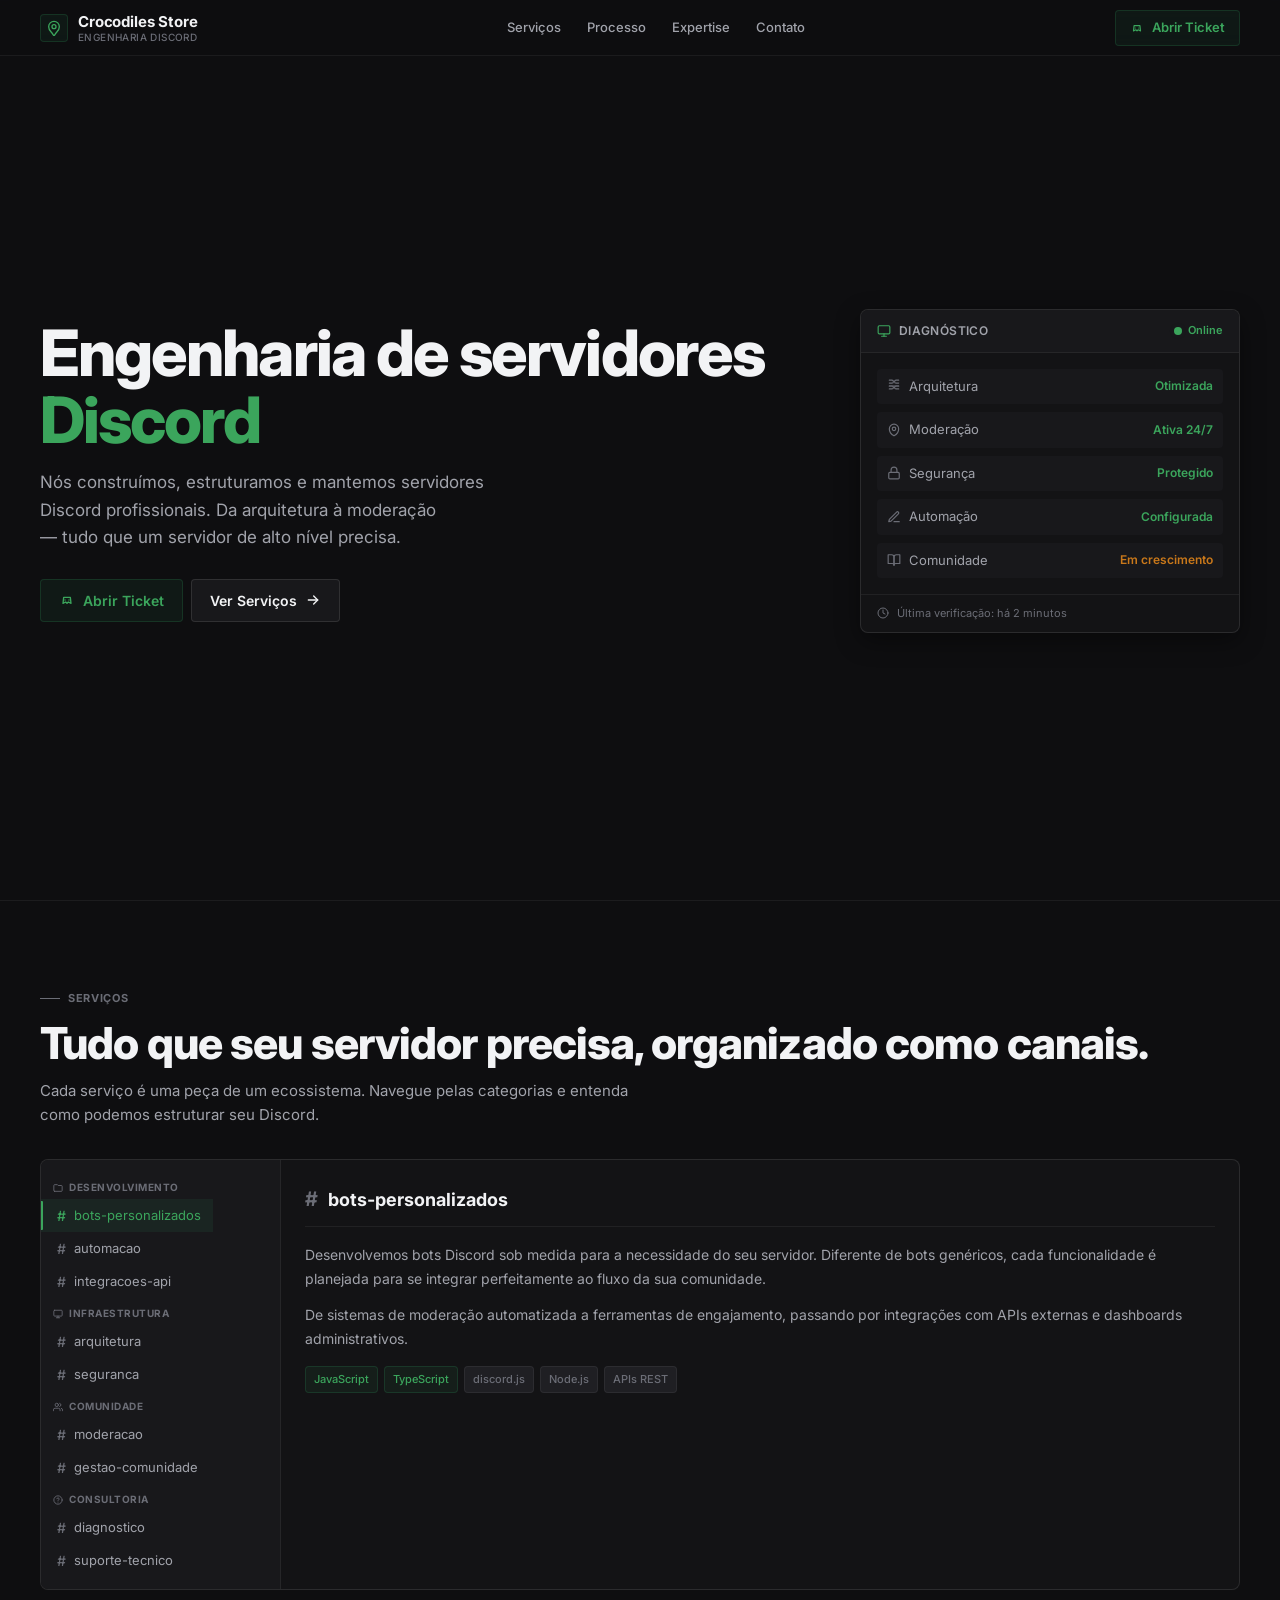
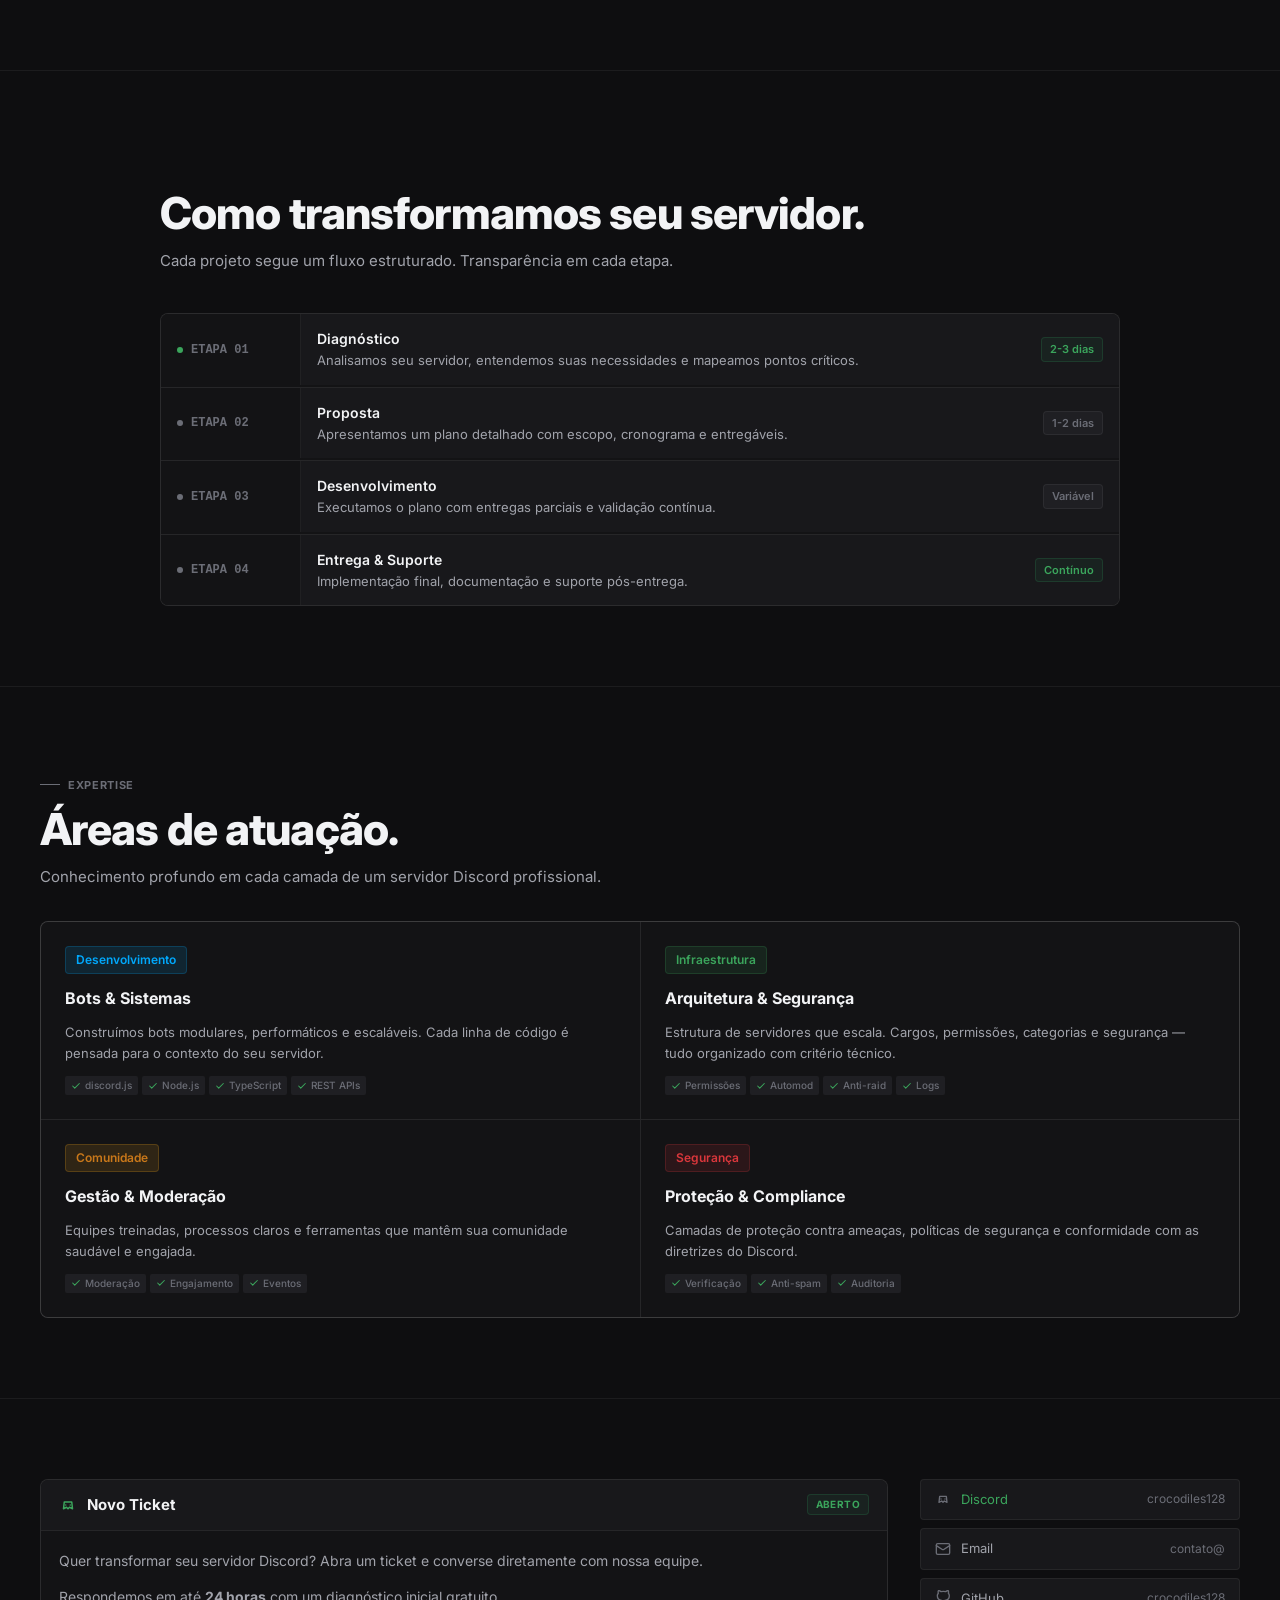
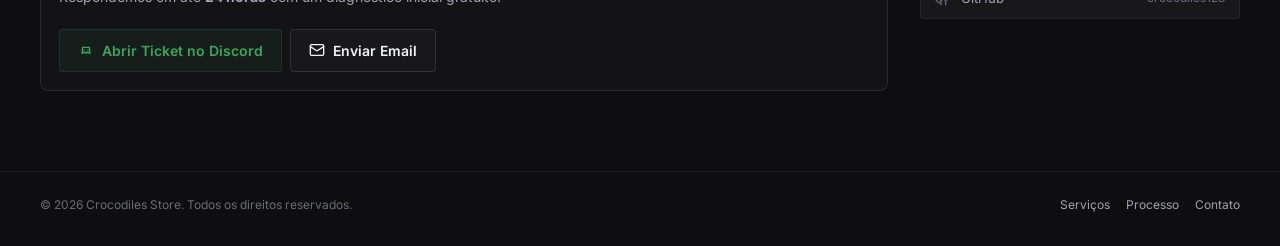
==== discord/index.html @ 4c6ec403 "NEW|Discord Landing" ====
<!doctype html>
<html lang="pt-BR">
<head>
  <meta charset="utf-8">
  <meta name="viewport" content="width=device-width, initial-scale=1">
  <meta name="theme-color" content="#0e0e10">
  <meta name="description" content="Crocodiles Store — Engenharia especializada em servidores Discord. Bots, arquitetura, moderação, automação e consultoria.">
  <meta name="color-scheme" content="dark">
  <title>Crocodiles Store — Engenharia Discord</title>
  <link rel="preconnect" href="https://fonts.googleapis.com">
  <link rel="preconnect" href="https://fonts.gstatic.com" crossorigin>
  <link href="https://fonts.googleapis.com/css2?family=Inter:wght@400;500;600;700;800;900&display=swap" rel="stylesheet">
  <style>
    /* ============================================================
       CROCODILES STORE — Design System
       Inspired by Discord's design philosophy.
       Handcrafted. Not templated.
       ============================================================ */

    :root {
      color-scheme: dark;
      --bg: #0e0e10;
      --surface-0: #131315;
      --surface-1: #18181b;
      --surface-2: #1f1f23;
      --surface-3: #27272a;
      --border: rgba(255, 255, 255, 0.06);
      --border-strong: rgba(255, 255, 255, 0.10);
      --border-hover: rgba(255, 255, 255, 0.16);
      --text: #f2f3f5;
      --text-secondary: #a1a3ab;
      --text-muted: #6b6d76;
      --text-link: #00a8fc;
      --green: #2b8252;
      --green-bright: #3ba55c;
      --green-bg: rgba(43, 130, 82, 0.10);
      --green-border: rgba(43, 130, 82, 0.25);
      --green-glow: rgba(43, 130, 82, 0.08);
      --danger: #da373c;
      --danger-bg: rgba(218, 55, 60, 0.10);
      --warning: #c9781a;
      --radius-sm: 4px;
      --radius: 8px;
      --radius-lg: 12px;
      --font: 'Inter', ui-sans-serif, system-ui, -apple-system, BlinkMacSystemFont, 'Segoe UI', sans-serif;
      --mono: 'SF Mono', 'Cascadia Code', 'JetBrains Mono', 'Consolas', monospace;
      --shadow-sm: 0 1px 2px rgba(0, 0, 0, 0.3);
      --shadow: 0 2px 8px rgba(0, 0, 0, 0.32);
      --shadow-lg: 0 8px 24px rgba(0, 0, 0, 0.4);
      --nav-height: 56px;
    }

    *,
    *::before,
    *::after {
      box-sizing: border-box;
      margin: 0;
      padding: 0;
    }

    html {
      scroll-behavior: smooth;
      background: var(--bg);
      -webkit-font-smoothing: antialiased;
      -moz-osx-font-smoothing: grayscale;
    }

    body {
      font-family: var(--font);
      background: var(--bg);
      color: var(--text);
      line-height: 1.5;
      min-width: 320px;
      overflow-x: hidden;
    }

    ::selection {
      background: var(--green-bg);
      color: var(--text);
    }

    :focus-visible {
      outline: 2px solid var(--green);
      outline-offset: 2px;
      border-radius: var(--radius-sm);
    }

    a {
      color: inherit;
      text-decoration: none;
    }

    button {
      font: inherit;
      cursor: pointer;
      border: none;
      background: none;
      color: inherit;
    }

    img,
    svg {
      display: block;
    }

    /* ============================================================
       UTILITY
       ============================================================ */

    .shell {
      width: min(1200px, calc(100% - 32px));
      margin: 0 auto;
    }

    .shell-narrow {
      width: min(960px, calc(100% - 32px));
      margin: 0 auto;
    }

    .sr-only {
      position: absolute;
      width: 1px;
      height: 1px;
      padding: 0;
      margin: -1px;
      overflow: hidden;
      clip: rect(0, 0, 0, 0);
      white-space: nowrap;
      border: 0;
    }

    /* ============================================================
       NAVIGATION — Discord channel-header inspired
       ============================================================ */

    .topbar {
      position: fixed;
      inset: 0 0 auto;
      z-index: 100;
      height: var(--nav-height);
      border-bottom: 1px solid var(--border);
      background: rgba(14, 14, 16, 0.92);
      backdrop-filter: blur(12px);
      -webkit-backdrop-filter: blur(12px);
    }

    .nav {
      display: flex;
      align-items: center;
      justify-content: space-between;
      height: var(--nav-height);
      gap: 12px;
    }

    .brand {
      display: inline-flex;
      align-items: center;
      gap: 10px;
      font-weight: 700;
      font-size: 15px;
      letter-spacing: -0.01em;
      color: var(--text);
      flex-shrink: 0;
    }

    .brand-icon {
      width: 28px;
      height: 28px;
      border-radius: var(--radius-sm);
      background: var(--green-bg);
      border: 1px solid var(--green-border);
      display: grid;
      place-items: center;
      flex-shrink: 0;
    }

    .brand-icon svg {
      width: 16px;
      height: 16px;
      color: var(--green-bright);
    }

    .brand-text {
      display: flex;
      flex-direction: column;
      line-height: 1.2;
    }

    .brand-text span:first-child {
      font-weight: 700;
      font-size: 15px;
      color: var(--text);
    }

    .brand-text span:last-child {
      font-size: 10px;
      font-weight: 500;
      color: var(--text-muted);
      letter-spacing: 0.04em;
      text-transform: uppercase;
    }

    .nav-links {
      display: flex;
      align-items: center;
      gap: 2px;
    }

    .nav-links a {
      padding: 6px 12px;
      border-radius: var(--radius-sm);
      font-size: 13px;
      font-weight: 500;
      color: var(--text-secondary);
      transition: color 0.15s, background 0.15s;
    }

    .nav-links a:hover {
      color: var(--text);
      background: rgba(255, 255, 255, 0.05);
    }

    .nav-cta {
      display: inline-flex;
      align-items: center;
      gap: 8px;
      padding: 7px 14px;
      border-radius: var(--radius-sm);
      background: var(--green-bg);
      border: 1px solid var(--green-border);
      color: var(--green-bright);
      font-size: 13px;
      font-weight: 600;
      transition: background 0.15s, border-color 0.15s;
      flex-shrink: 0;
    }

    .nav-cta:hover {
      background: rgba(43, 130, 82, 0.18);
      border-color: rgba(43, 130, 82, 0.4);
    }

    .nav-cta svg {
      width: 14px;
      height: 14px;
    }

    /* ============================================================
       HERO — Diagnostic panel + typography
       ============================================================ */

    .hero {
      padding: calc(var(--nav-height) + 48px) 0 64px;
      min-height: 100svh;
      display: flex;
      align-items: center;
    }

    .hero-layout {
      display: grid;
      grid-template-columns: 1fr 380px;
      gap: 48px;
      align-items: center;
    }

    .hero h1 {
      font-size: clamp(36px, 5vw, 64px);
      font-weight: 800;
      line-height: 1.05;
      letter-spacing: -0.03em;
      text-wrap: balance;
      color: var(--text);
    }

    .hero h1 em {
      font-style: normal;
      color: var(--green-bright);
    }

    .hero-lead {
      margin-top: 16px;
      font-size: clamp(15px, 1.4vw, 17px);
      color: var(--text-secondary);
      line-height: 1.6;
      max-width: 520px;
      text-wrap: balance;
    }

    .hero-actions {
      display: flex;
      flex-wrap: wrap;
      gap: 8px;
      margin-top: 28px;
    }

    .btn {
      display: inline-flex;
      align-items: center;
      justify-content: center;
      gap: 8px;
      padding: 10px 18px;
      border-radius: var(--radius-sm);
      font-size: 14px;
      font-weight: 600;
      transition: background 0.15s, border-color 0.15s, color 0.15s;
      border: 1px solid var(--border-strong);
      background: var(--surface-1);
      color: var(--text);
      min-height: 40px;
    }

    .btn:hover {
      border-color: var(--border-hover);
      background: var(--surface-2);
    }

    .btn-primary {
      background: var(--green-bg);
      border-color: var(--green-border);
      color: var(--green-bright);
    }

    .btn-primary:hover {
      background: rgba(43, 130, 82, 0.18);
      border-color: rgba(43, 130, 82, 0.4);
    }

    .btn svg {
      width: 16px;
      height: 16px;
      flex-shrink: 0;
    }

    /* Diagnostic Panel — Discord server status inspired */
    .diagnostic-panel {
      border: 1px solid var(--border-strong);
      border-radius: var(--radius);
      background: var(--surface-0);
      overflow: hidden;
      box-shadow: var(--shadow-lg);
    }

    .panel-header {
      display: flex;
      align-items: center;
      justify-content: space-between;
      padding: 12px 16px;
      border-bottom: 1px solid var(--border);
      background: var(--surface-1);
    }

    .panel-header-left {
      display: flex;
      align-items: center;
      gap: 8px;
      font-size: 12px;
      font-weight: 600;
      color: var(--text-secondary);
      text-transform: uppercase;
      letter-spacing: 0.03em;
    }

    .panel-header-left svg {
      width: 14px;
      height: 14px;
      color: var(--green-bright);
    }

    .panel-status {
      display: flex;
      align-items: center;
      gap: 6px;
      font-size: 11px;
      font-weight: 600;
      color: var(--green-bright);
    }

    .panel-status-dot {
      width: 8px;
      height: 8px;
      border-radius: 50%;
      background: var(--green-bright);
      box-shadow: 0 0 6px var(--green-glow);
    }

    .panel-body {
      padding: 16px;
      display: grid;
      gap: 8px;
    }

    .panel-row {
      display: flex;
      align-items: center;
      justify-content: space-between;
      padding: 8px 10px;
      border-radius: var(--radius-sm);
      background: var(--surface-1);
      font-size: 13px;
    }

    .panel-row-label {
      display: flex;
      align-items: center;
      gap: 8px;
      color: var(--text-secondary);
    }

    .panel-row-label svg {
      width: 14px;
      height: 14px;
      color: var(--text-muted);
      flex-shrink: 0;
    }

    .panel-row-value {
      font-weight: 600;
      font-size: 12px;
      color: var(--text);
    }

    .panel-row-value.green {
      color: var(--green-bright);
    }

    .panel-row-value.warning {
      color: var(--warning);
    }

    .panel-footer {
      padding: 10px 16px;
      border-top: 1px solid var(--border);
      display: flex;
      align-items: center;
      gap: 8px;
      font-size: 11px;
      color: var(--text-muted);
    }

    .panel-footer svg {
      width: 12px;
      height: 12px;
      flex-shrink: 0;
    }

    /* ============================================================
       SECTION COMMON
       ============================================================ */

    section {
      padding: 80px 0;
      border-top: 1px solid var(--border);
    }

    .section-label {
      display: inline-flex;
      align-items: center;
      gap: 8px;
      font-size: 11px;
      font-weight: 700;
      text-transform: uppercase;
      letter-spacing: 0.06em;
      color: var(--text-muted);
      margin-bottom: 12px;
    }

    .section-label::before {
      content: '';
      width: 20px;
      height: 1px;
      background: var(--text-muted);
    }

    .section-title {
      font-size: clamp(26px, 3.6vw, 44px);
      font-weight: 800;
      line-height: 1.1;
      letter-spacing: -0.02em;
      text-wrap: balance;
      color: var(--text);
    }

    .section-desc {
      margin-top: 12px;
      font-size: 15px;
      color: var(--text-secondary);
      line-height: 1.6;
      max-width: 600px;
    }

    /* ============================================================
       SERVICES — Channel list layout
       ============================================================ */

    .services-layout {
      display: grid;
      grid-template-columns: 240px 1fr;
      gap: 0;
      border: 1px solid var(--border-strong);
      border-radius: var(--radius);
      overflow: hidden;
      background: var(--surface-0);
      margin-top: 32px;
    }

    .channel-sidebar {
      background: var(--surface-1);
      border-right: 1px solid var(--border);
      padding: 12px 0;
    }

    .channel-category {
      padding: 8px 12px 4px;
      font-size: 10px;
      font-weight: 700;
      text-transform: uppercase;
      letter-spacing: 0.05em;
      color: var(--text-muted);
      display: flex;
      align-items: center;
      gap: 6px;
    }

    .channel-category svg {
      width: 10px;
      height: 10px;
      color: var(--text-muted);
    }

    .channel-item {
      display: flex;
      align-items: center;
      gap: 8px;
      padding: 6px 12px 6px 16px;
      font-size: 13px;
      color: var(--text-secondary);
      cursor: pointer;
      transition: background 0.1s, color 0.1s;
      border-radius: 0;
      position: relative;
    }

    .channel-item::before {
      content: '#';
      font-weight: 500;
      color: var(--text-muted);
      font-size: 14px;
    }

    .channel-item:hover {
      background: rgba(255, 255, 255, 0.04);
      color: var(--text);
    }

    .channel-item.active {
      background: rgba(43, 130, 82, 0.12);
      color: var(--green-bright);
    }

    .channel-item.active::before {
      color: var(--green-bright);
    }

    .channel-item.active::after {
      content: '';
      position: absolute;
      left: 0;
      top: 2px;
      bottom: 2px;
      width: 2px;
      background: var(--green-bright);
      border-radius: 0 1px 1px 0;
    }

    .channel-content {
      padding: 24px;
    }

    .channel-content-header {
      display: flex;
      align-items: center;
      gap: 10px;
      margin-bottom: 16px;
      padding-bottom: 12px;
      border-bottom: 1px solid var(--border);
    }

    .channel-content-header .hash {
      font-size: 20px;
      font-weight: 700;
      color: var(--text-muted);
    }

    .channel-content-header h3 {
      font-size: 18px;
      font-weight: 700;
      color: var(--text);
    }

    .channel-content-body {
      font-size: 14px;
      color: var(--text-secondary);
      line-height: 1.7;
    }

    .channel-content-body p + p {
      margin-top: 12px;
    }

    .service-tags {
      display: flex;
      flex-wrap: wrap;
      gap: 6px;
      margin-top: 16px;
    }

    .service-tag {
      display: inline-flex;
      align-items: center;
      gap: 4px;
      padding: 3px 8px;
      border-radius: var(--radius-sm);
      background: var(--surface-2);
      border: 1px solid var(--border);
      font-size: 11px;
      font-weight: 500;
      color: var(--text-muted);
    }

    .service-tag.green {
      background: var(--green-bg);
      border-color: var(--green-border);
      color: var(--green-bright);
    }

    /* ============================================================
       PROCESS — Audit log / timeline
       ============================================================ */

    .process-header {
      display: flex;
      align-items: flex-end;
      justify-content: space-between;
      gap: 24px;
      margin-bottom: 40px;
    }

    .process-timeline {
      display: grid;
      gap: 2px;
      border: 1px solid var(--border-strong);
      border-radius: var(--radius);
      overflow: hidden;
      background: var(--surface-0);
    }

    .process-step {
      display: grid;
      grid-template-columns: 140px 1fr;
      gap: 0;
      background: var(--surface-1);
      transition: background 0.15s;
    }

    .process-step:hover {
      background: var(--surface-2);
    }

    .process-step + .process-step {
      border-top: 1px solid var(--border);
    }

    .process-step-time {
      padding: 14px 16px;
      font-size: 12px;
      font-weight: 600;
      color: var(--text-muted);
      font-family: var(--mono);
      border-right: 1px solid var(--border);
      display: flex;
      align-items: center;
      gap: 8px;
      background: var(--surface-0);
    }

    .process-step-time .dot {
      width: 6px;
      height: 6px;
      border-radius: 50%;
      background: var(--text-muted);
      flex-shrink: 0;
    }

    .process-step-time .dot.green {
      background: var(--green-bright);
      box-shadow: 0 0 6px var(--green-glow);
    }

    .process-step-body {
      padding: 14px 16px;
      display: flex;
      align-items: center;
      justify-content: space-between;
      gap: 12px;
    }

    .process-step-body h4 {
      font-size: 14px;
      font-weight: 600;
      color: var(--text);
    }

    .process-step-body p {
      font-size: 13px;
      color: var(--text-secondary);
      margin-top: 2px;
    }

    .process-step-badge {
      flex-shrink: 0;
      padding: 3px 8px;
      border-radius: var(--radius-sm);
      font-size: 11px;
      font-weight: 600;
      background: var(--surface-2);
      border: 1px solid var(--border);
      color: var(--text-muted);
      white-space: nowrap;
    }

    .process-step-badge.green {
      background: var(--green-bg);
      border-color: var(--green-border);
      color: var(--green-bright);
    }

    /* ============================================================
       EXPERTISE — Role / permission matrix
       ============================================================ */

    .expertise-grid {
      display: grid;
      grid-template-columns: repeat(2, 1fr);
      gap: 1px;
      border: 1px solid var(--border-strong);
      border-radius: var(--radius);
      overflow: hidden;
      background: var(--border-strong);
      margin-top: 32px;
    }

    .expertise-card {
      background: var(--surface-0);
      padding: 24px;
      display: flex;
      flex-direction: column;
      gap: 12px;
    }

    .expertise-card:hover {
      background: var(--surface-1);
    }

    .expertise-role {
      display: inline-flex;
      align-items: center;
      gap: 6px;
      padding: 4px 10px;
      border-radius: var(--radius-sm);
      font-size: 12px;
      font-weight: 600;
      width: fit-content;
    }

    .expertise-role.dev {
      background: rgba(0, 168, 252, 0.12);
      color: var(--text-link);
      border: 1px solid rgba(0, 168, 252, 0.2);
    }

    .expertise-role.infra {
      background: rgba(59, 165, 92, 0.12);
      color: var(--green-bright);
      border: 1px solid rgba(59, 165, 92, 0.2);
    }

    .expertise-role.community {
      background: rgba(250, 168, 26, 0.12);
      color: var(--warning);
      border: 1px solid rgba(250, 168, 26, 0.2);
    }

    .expertise-role.security {
      background: rgba(218, 55, 60, 0.12);
      color: var(--danger);
      border: 1px solid rgba(218, 55, 60, 0.2);
    }

    .expertise-card h4 {
      font-size: 16px;
      font-weight: 700;
      color: var(--text);
    }

    .expertise-card p {
      font-size: 13px;
      color: var(--text-secondary);
      line-height: 1.6;
    }

    .expertise-perms {
      display: flex;
      flex-wrap: wrap;
      gap: 4px;
      margin-top: auto;
    }

    .expertise-perm {
      display: inline-flex;
      align-items: center;
      gap: 4px;
      padding: 2px 6px;
      border-radius: 2px;
      font-size: 10px;
      font-weight: 500;
      color: var(--text-muted);
      background: var(--surface-2);
    }

    .expertise-perm svg {
      width: 10px;
      height: 10px;
    }

    .expertise-perm.allowed svg {
      color: var(--green-bright);
    }

    /* ============================================================
       CONTACT — Ticket interface
       ============================================================ */

    .contact-layout {
      display: grid;
      grid-template-columns: 1fr 320px;
      gap: 32px;
      align-items: start;
    }

    .ticket-panel {
      border: 1px solid var(--border-strong);
      border-radius: var(--radius);
      background: var(--surface-0);
      overflow: hidden;
    }

    .ticket-header {
      display: flex;
      align-items: center;
      justify-content: space-between;
      padding: 14px 18px;
      border-bottom: 1px solid var(--border);
      background: var(--surface-1);
    }

    .ticket-header-left {
      display: flex;
      align-items: center;
      gap: 10px;
    }

    .ticket-header-left svg {
      width: 18px;
      height: 18px;
      color: var(--green-bright);
    }

    .ticket-header-left h3 {
      font-size: 15px;
      font-weight: 700;
      color: var(--text);
    }

    .ticket-badge {
      padding: 2px 8px;
      border-radius: var(--radius-sm);
      font-size: 10px;
      font-weight: 700;
      text-transform: uppercase;
      letter-spacing: 0.04em;
      background: var(--green-bg);
      color: var(--green-bright);
      border: 1px solid var(--green-border);
    }

    .ticket-body {
      padding: 18px;
    }

    .ticket-body p {
      font-size: 14px;
      color: var(--text-secondary);
      line-height: 1.7;
    }

    .ticket-body p + p {
      margin-top: 12px;
    }

    .ticket-actions {
      display: flex;
      flex-wrap: wrap;
      gap: 8px;
      margin-top: 20px;
    }

    .ticket-info {
      display: grid;
      gap: 8px;
    }

    .ticket-info-item {
      display: flex;
      align-items: center;
      gap: 10px;
      padding: 10px 14px;
      border-radius: var(--radius-sm);
      background: var(--surface-1);
      border: 1px solid var(--border);
      font-size: 13px;
      color: var(--text-secondary);
      transition: border-color 0.15s, background 0.15s;
    }

    .ticket-info-item:hover {
      border-color: var(--border-hover);
      background: var(--surface-2);
      color: var(--text);
    }

    .ticket-info-item svg {
      width: 16px;
      height: 16px;
      color: var(--text-muted);
      flex-shrink: 0;
    }

    .ticket-info-item .green {
      color: var(--green-bright);
    }

    /* ============================================================
       FOOTER
       ============================================================ */

    footer {
      border-top: 1px solid var(--border);
      padding: 24px 0 32px;
    }

    .footer-inner {
      display: flex;
      justify-content: space-between;
      align-items: center;
      gap: 16px;
      font-size: 12px;
      color: var(--text-muted);
    }

    .footer-inner a {
      color: var(--text-secondary);
      transition: color 0.15s;
    }

    .footer-inner a:hover {
      color: var(--text);
    }

    .footer-links {
      display: flex;
      gap: 16px;
    }

    /* ============================================================
       SCROLL ANIMATIONS
       ============================================================ */

    .reveal {
      opacity: 0;
      transform: translateY(12px);
      transition: opacity 0.5s ease, transform 0.5s ease;
    }

    .reveal.visible {
      opacity: 1;
      transform: translateY(0);
    }

    /* ============================================================
       RESPONSIVE
       ============================================================ */

    @media (max-width: 1024px) {
      .hero-layout {
        grid-template-columns: 1fr;
        gap: 32px;
      }

      .diagnostic-panel {
        max-width: 480px;
      }

      .services-layout {
        grid-template-columns: 1fr;
      }

      .channel-sidebar {
        border-right: none;
        border-bottom: 1px solid var(--border);
        display: flex;
        flex-wrap: wrap;
        gap: 0;
        padding: 8px;
      }

      .channel-category {
        width: 100%;
        padding: 4px 8px;
      }

      .channel-item {
        padding: 4px 10px;
        border-radius: var(--radius-sm);
      }

      .channel-item.active::after {
        display: none;
      }

      .contact-layout {
        grid-template-columns: 1fr;
      }
    }

    @media (max-width: 768px) {
      .nav-links {
        display: none;
      }

      .hero {
        padding-top: calc(var(--nav-height) + 32px);
        min-height: auto;
      }

      section {
        padding: 56px 0;
      }

      .process-step {
        grid-template-columns: 1fr;
      }

      .process-step-time {
        border-right: none;
        border-bottom: 1px solid var(--border);
        padding: 10px 14px;
      }

      .process-step-body {
        padding: 10px 14px;
        flex-direction: column;
        align-items: flex-start;
      }

      .expertise-grid {
        grid-template-columns: 1fr;
      }

      .footer-inner {
        flex-direction: column;
        text-align: center;
      }
    }

    @media (max-width: 480px) {
      .shell,
      .shell-narrow {
        width: calc(100% - 20px);
      }

      .hero h1 {
        font-size: 28px;
      }

      .channel-content {
        padding: 16px;
      }

      .ticket-body {
        padding: 14px;
      }
    }

    @media (prefers-reduced-motion: reduce) {
      *,
      *::before,
      *::after {
        animation-duration: 0.01ms !important;
        animation-iteration-count: 1 !important;
        scroll-behavior: auto !important;
        transition-duration: 0.01ms !important;
      }

      .reveal {
        opacity: 1;
        transform: none;
      }
    }
  </style>
</head>
<body>

  <!-- ============================================================
       NAVIGATION
       ============================================================ -->
  <header class="topbar" role="banner">
    <nav class="shell nav" aria-label="Navegação principal">
      <a class="brand" href="#top" aria-label="Crocodiles Store — Início">
        <span class="brand-icon" aria-hidden="true">
          <svg viewBox="0 0 24 24" fill="none" stroke="currentColor" stroke-width="2" stroke-linecap="round" stroke-linejoin="round">
            <path d="M12 2a8 8 0 0 0-8 8c0 3.5 2 6.5 4 8.5s2.5 3.5 4 5.5c1.5-2 2-3.5 4-5.5s4-5 4-8.5a8 8 0 0 0-8-8z"/>
            <circle cx="12" cy="10" r="3"/>
          </svg>
        </span>
        <span class="brand-text">
          <span>Crocodiles Store</span>
          <span>Engenharia Discord</span>
        </span>
      </a>

      <div class="nav-links" role="list">
        <a href="#servicos" role="listitem">Serviços</a>
        <a href="#processo" role="listitem">Processo</a>
        <a href="#expertise" role="listitem">Expertise</a>
        <a href="#contato" role="listitem">Contato</a>
      </div>

      <a class="nav-cta" href="#contato" aria-label="Abrir ticket no Discord">
        <svg viewBox="0 0 24 24" fill="none" stroke="currentColor" stroke-width="2" stroke-linecap="round" stroke-linejoin="round">
          <path d="M7 8h10l1 9-4-2-2 2-2-2-4 2 1-9Z"/>
          <path d="M9 12h.01"/>
          <path d="M15 12h.01"/>
        </svg>
        Abrir Ticket
      </a>
    </nav>
  </header>

  <main id="top">

    <!-- ============================================================
         HERO
         ============================================================ -->
    <section class="hero" aria-label="Apresentação">
      <div class="shell hero-layout">
        <div>
          <h1>
            Engenharia de servidores<br>
            <em>Discord</em>
          </h1>
          <p class="hero-lead">
            Nós construímos, estruturamos e mantemos servidores Discord profissionais.
            Da arquitetura à moderação — tudo que um servidor de alto nível precisa.
          </p>
          <div class="hero-actions">
            <a class="btn btn-primary" href="#contato">
              <svg viewBox="0 0 24 24" fill="none" stroke="currentColor" stroke-width="2" stroke-linecap="round" stroke-linejoin="round">
                <path d="M7 8h10l1 9-4-2-2 2-2-2-4 2 1-9Z"/>
                <path d="M9 12h.01"/>
                <path d="M15 12h.01"/>
              </svg>
              Abrir Ticket
            </a>
            <a class="btn" href="#servicos">
              Ver Serviços
              <svg viewBox="0 0 24 24" fill="none" stroke="currentColor" stroke-width="2" stroke-linecap="round" stroke-linejoin="round">
                <path d="M5 12h14"/>
                <path d="m13 6 6 6-6 6"/>
              </svg>
            </a>
          </div>
        </div>

        <!-- Diagnostic Panel -->
        <div class="diagnostic-panel" aria-label="Painel de diagnóstico do servidor">
          <div class="panel-header">
            <div class="panel-header-left">
              <svg viewBox="0 0 24 24" fill="none" stroke="currentColor" stroke-width="2" stroke-linecap="round" stroke-linejoin="round">
                <rect x="2" y="3" width="20" height="14" rx="2"/>
                <path d="M8 21h8"/>
                <path d="M12 17v4"/>
              </svg>
              Diagnóstico
            </div>
            <div class="panel-status">
              <span class="panel-status-dot" aria-hidden="true"></span>
              Online
            </div>
          </div>
          <div class="panel-body">
            <div class="panel-row">
              <span class="panel-row-label">
                <svg viewBox="0 0 24 24" fill="none" stroke="currentColor" stroke-width="2" stroke-linecap="round" stroke-linejoin="round">
                  <path d="M20 7h-4.5a2.5 2.5 0 0 1 0-5H20"/>
                  <path d="M4 7h4.5a2.5 2.5 0 0 0 0-5H4"/>
                  <path d="M20 17h-4.5a2.5 2.5 0 0 1 0-5H20"/>
                  <path d="M4 17h4.5a2.5 2.5 0 0 0 0-5H4"/>
                  <path d="M20 12H4"/>
                </svg>
                Arquitetura
              </span>
              <span class="panel-row-value green">Otimizada</span>
            </div>
            <div class="panel-row">
              <span class="panel-row-label">
                <svg viewBox="0 0 24 24" fill="none" stroke="currentColor" stroke-width="2" stroke-linecap="round" stroke-linejoin="round">
                  <path d="M12 22s-8-4.5-8-11.8A8 8 0 0 1 12 2a8 8 0 0 1 8 8.2c0 7.3-8 11.8-8 11.8z"/>
                  <circle cx="12" cy="10" r="3"/>
                </svg>
                Moderação
              </span>
              <span class="panel-row-value green">Ativa 24/7</span>
            </div>
            <div class="panel-row">
              <span class="panel-row-label">
                <svg viewBox="0 0 24 24" fill="none" stroke="currentColor" stroke-width="2" stroke-linecap="round" stroke-linejoin="round">
                  <rect x="3" y="11" width="18" height="11" rx="2"/>
                  <path d="M7 11V7a5 5 0 0 1 10 0v4"/>
                </svg>
                Segurança
              </span>
              <span class="panel-row-value green">Protegido</span>
            </div>
            <div class="panel-row">
              <span class="panel-row-label">
                <svg viewBox="0 0 24 24" fill="none" stroke="currentColor" stroke-width="2" stroke-linecap="round" stroke-linejoin="round">
                  <path d="M12 20h9"/>
                  <path d="M16.5 3.5a2.12 2.12 0 0 1 3 3L7 19l-4 1 1-4L16.5 3.5z"/>
                </svg>
                Automação
              </span>
              <span class="panel-row-value green">Configurada</span>
            </div>
            <div class="panel-row">
              <span class="panel-row-label">
                <svg viewBox="0 0 24 24" fill="none" stroke="currentColor" stroke-width="2" stroke-linecap="round" stroke-linejoin="round">
                  <path d="M2 3h6a4 4 0 0 1 4 4v14a3 3 0 0 0-3-3H2z"/>
                  <path d="M22 3h-6a4 4 0 0 0-4 4v14a3 3 0 0 1 3-3h7z"/>
                </svg>
                Comunidade
              </span>
              <span class="panel-row-value warning">Em crescimento</span>
            </div>
          </div>
          <div class="panel-footer">
            <svg viewBox="0 0 24 24" fill="none" stroke="currentColor" stroke-width="2" stroke-linecap="round" stroke-linejoin="round">
              <circle cx="12" cy="12" r="10"/>
              <path d="M12 6v6l4 2"/>
            </svg>
            Última verificação: há 2 minutos
          </div>
        </div>
      </div>
    </section>

    <!-- ============================================================
         SERVICES — Channel list layout
         ============================================================ -->
    <section id="servicos" aria-label="Serviços">
      <div class="shell">
        <div class="section-label">Serviços</div>
        <h2 class="section-title">Tudo que seu servidor precisa, organizado como canais.</h2>
        <p class="section-desc">
          Cada serviço é uma peça de um ecossistema. Navegue pelas categorias e entenda como podemos estruturar seu Discord.
        </p>

        <div class="services-layout" role="tablist" aria-label="Categorias de serviços">
          <div class="channel-sidebar" role="tablist" aria-orientation="vertical">
            <div class="channel-category" aria-hidden="true">
              <svg viewBox="0 0 24 24" fill="none" stroke="currentColor" stroke-width="2" stroke-linecap="round" stroke-linejoin="round">
                <path d="M4 20h16a2 2 0 0 0 2-2V8a2 2 0 0 0-2-2h-7.5l-2-2H4a2 2 0 0 0-2 2v12a2 2 0 0 0 2 2z"/>
              </svg>
              Desenvolvimento
            </div>
            <button class="channel-item active" role="tab" aria-selected="true" data-service="bots" aria-controls="service-bots">
              bots-personalizados
            </button>
            <button class="channel-item" role="tab" aria-selected="false" data-service="automacao" aria-controls="service-automacao">
              automacao
            </button>
            <button class="channel-item" role="tab" aria-selected="false" data-service="api" aria-controls="service-api">
              integracoes-api
            </button>

            <div class="channel-category" aria-hidden="true">
              <svg viewBox="0 0 24 24" fill="none" stroke="currentColor" stroke-width="2" stroke-linecap="round" stroke-linejoin="round">
                <rect x="2" y="3" width="20" height="14" rx="2"/>
                <path d="M8 21h8"/>
                <path d="M12 17v4"/>
              </svg>
              Infraestrutura
            </div>
            <button class="channel-item" role="tab" aria-selected="false" data-service="arquitetura" aria-controls="service-arquitetura">
              arquitetura
            </button>
            <button class="channel-item" role="tab" aria-selected="false" data-service="seguranca" aria-controls="service-seguranca">
              seguranca
            </button>

            <div class="channel-category" aria-hidden="true">
              <svg viewBox="0 0 24 24" fill="none" stroke="currentColor" stroke-width="2" stroke-linecap="round" stroke-linejoin="round">
                <path d="M17 21v-2a4 4 0 0 0-4-4H5a4 4 0 0 0-4 4v2"/>
                <circle cx="9" cy="7" r="4"/>
                <path d="M23 21v-2a4 4 0 0 0-3-3.87"/>
                <path d="M16 3.13a4 4 0 0 1 0 7.75"/>
              </svg>
              Comunidade
            </div>
            <button class="channel-item" role="tab" aria-selected="false" data-service="moderacao" aria-controls="service-moderacao">
              moderacao
            </button>
            <button class="channel-item" role="tab" aria-selected="false" data-service="gestao" aria-controls="service-gestao">
              gestao-comunidade
            </button>

            <div class="channel-category" aria-hidden="true">
              <svg viewBox="0 0 24 24" fill="none" stroke="currentColor" stroke-width="2" stroke-linecap="round" stroke-linejoin="round">
                <circle cx="12" cy="12" r="10"/>
                <path d="M9.09 9a3 3 0 0 1 5.83 1c0 2-3 3-3 3"/>
                <path d="M12 17h.01"/>
              </svg>
              Consultoria
            </div>
            <button class="channel-item" role="tab" aria-selected="false" data-service="consultoria" aria-controls="service-consultoria">
              diagnostico
            </button>
            <button class="channel-item" role="tab" aria-selected="false" data-service="suporte" aria-controls="service-suporte">
              suporte-tecnico
            </button>
          </div>

          <div class="channel-content">
            <!-- Bots -->
            <div class="channel-content-panel" id="service-bots" role="tabpanel" aria-label="Bots personalizados">
              <div class="channel-content-header">
                <span class="hash" aria-hidden="true">#</span>
                <h3>bots-personalizados</h3>
              </div>
              <div class="channel-content-body">
                <p>
                  Desenvolvemos bots Discord sob medida para a necessidade do seu servidor.
                  Diferente de bots genéricos, cada funcionalidade é planejada para se integrar
                  perfeitamente ao fluxo da sua comunidade.
                </p>
                <p>
                  De sistemas de moderação automatizada a ferramentas de engajamento,
                  passando por integrações com APIs externas e dashboards administrativos.
                </p>
                <div class="service-tags">
                  <span class="service-tag green">JavaScript</span>
                  <span class="service-tag green">TypeScript</span>
                  <span class="service-tag">discord.js</span>
                  <span class="service-tag">Node.js</span>
                  <span class="service-tag">APIs REST</span>
                </div>
              </div>
            </div>

            <!-- Automação -->
            <div class="channel-content-panel" id="service-automacao" role="tabpanel" aria-label="Automação" hidden>
              <div class="channel-content-header">
                <span class="hash" aria-hidden="true">#</span>
                <h3>automacao</h3>
              </div>
              <div class="channel-content-body">
                <p>
                  Automatize processos repetitivos e libere sua equipe para o que realmente importa.
                  Boas-vindas, moderação, agendamento, notificações — tudo funcionando 24/7.
                </p>
                <p>
                  Sistemas de ticket automatizado, atribuição de cargos por reação,
                  logs de auditoria e muito mais.
                </p>
                <div class="service-tags">
                  <span class="service-tag green">Node.js</span>
                  <span class="service-tag">Workflows</span>
                  <span class="service-tag">Webhooks</span>
                </div>
              </div>
            </div>

            <!-- API -->
            <div class="channel-content-panel" id="service-api" role="tabpanel" aria-label="Integrações e API" hidden>
              <div class="channel-content-header">
                <span class="hash" aria-hidden="true">#</span>
                <h3>integracoes-api</h3>
              </div>
              <div class="channel-content-body">
                <p>
                  Conecte seu servidor Discord com ferramentas externas: CRMs, plataformas de pagamento,
                  sistemas de suporte, dashboards e muito mais.
                </p>
                <p>
                  Construímos pontes entre o Discord e o ecossistema da sua empresa ou comunidade.
                </p>
                <div class="service-tags">
                  <span class="service-tag green">APIs</span>
                  <span class="service-tag">Webhooks</span>
                  <span class="service-tag">Node.js</span>
                  <span class="service-tag">PHP</span>
                </div>
              </div>
            </div>

            <!-- Arquitetura -->
            <div class="channel-content-panel" id="service-arquitetura" role="tabpanel" aria-label="Arquitetura" hidden>
              <div class="channel-content-header">
                <span class="hash" aria-hidden="true">#</span>
                <h3>arquitetura</h3>
              </div>
              <div class="channel-content-body">
                <p>
                  Um servidor bem estruturado é a base de uma comunidade saudável.
                  Planejamos a hierarquia de canais, cargos, permissões e categorias
                  para maximizar organização e usabilidade.
                </p>
                <p>
                  Desde servidores públicos com milhares de membros até espaços privados
                  para equipes e empresas.
                </p>
                <div class="service-tags">
                  <span class="service-tag">Estrutura de cargos</span>
                  <span class="service-tag">Permissões</span>
                  <span class="service-tag">Categorias</span>
                  <span class="service-tag">Hierarquia</span>
                </div>
              </div>
            </div>

            <!-- Segurança -->
            <div class="channel-content-panel" id="service-seguranca" role="tabpanel" aria-label="Segurança" hidden>
              <div class="channel-content-header">
                <span class="hash" aria-hidden="true">#</span>
                <h3>seguranca</h3>
              </div>
              <div class="channel-content-body">
                <p>
                  Proteção contra raids, bots maliciosos, vazamento de informações e
                  ataques de spam. Implementamos camadas de segurança que mantêm
                  seu servidor seguro sem prejudicar a experiência dos membros.
                </p>
                <p>
                  Configuração de automod, sistemas de verificação, logs de auditoria
                  e políticas de segurança personalizadas.
                </p>
                <div class="service-tags">
                  <span class="service-tag green">Automod</span>
                  <span class="service-tag">Anti-raid</span>
                  <span class="service-tag">Logs</span>
                  <span class="service-tag">Verificação</span>
                </div>
              </div>
            </div>

            <!-- Moderação -->
            <div class="channel-content-panel" id="service-moderacao" role="tabpanel" aria-label="Moderação" hidden>
              <div class="channel-content-header">
                <span class="hash" aria-hidden="true">#</span>
                <h3>moderacao</h3>
              </div>
              <div class="channel-content-body">
                <p>
                  Equipes de moderação treinadas e processos claros para manter
                  seu servidor organizado e seguro. Não se trata apenas de punir —
                  trata-se de criar uma cultura.
                </p>
                <p>
                  Recrutamento, treinamento, protocolos de ação e sistemas de suporte
                  para moderadores.
                </p>
                <div class="service-tags">
                  <span class="service-tag">Equipe dedicada</span>
                  <span class="service-tag">Protocolos</span>
                  <span class="service-tag">Treinamento</span>
                </div>
              </div>
            </div>

            <!-- Gestão -->
            <div class="channel-content-panel" id="service-gestao" role="tabpanel" aria-label="Gestão de comunidade" hidden>
              <div class="channel-content-header">
                <span class="hash" aria-hidden="true">#</span>
                <h3>gestao-comunidade</h3>
              </div>
              <div class="channel-content-body">
                <p>
                  Gerenciamento completo da sua comunidade: engajamento, eventos,
                  comunicação e crescimento sustentável. Acompanhamos métricas
                  e ajustamos estratégias continuamente.
                </p>
                <p>
                  Curadoria de conteúdo, organização de eventos, sistemas de
                  feedback e relatórios periódicos.
                </p>
                <div class="service-tags">
                  <span class="service-tag">Engajamento</span>
                  <span class="service-tag">Eventos</span>
                  <span class="service-tag">Métricas</span>
                </div>
              </div>
            </div>

            <!-- Consultoria -->
            <div class="channel-content-panel" id="service-consultoria" role="tabpanel" aria-label="Consultoria" hidden>
              <div class="channel-content-header">
                <span class="hash" aria-hidden="true">#</span>
                <h3>diagnostico</h3>
              </div>
              <div class="channel-content-body">
                <p>
                  Análise completa do seu servidor: estrutura, permissões, bots,
                  fluxos de moderação e engajamento. Entregamos um relatório
                  detalhado com recomendações priorizadas.
                </p>
                <p>
                  Ideal para servidores que já existem mas precisam de
                  otimização ou reestruturação.
                </p>
                <div class="service-tags">
                  <span class="service-tag green">Auditoria</span>
                  <span class="service-tag">Relatório</span>
                  <span class="service-tag">Recomendações</span>
                </div>
              </div>
            </div>

            <!-- Suporte -->
            <div class="channel-content-panel" id="service-suporte" role="tabpanel" aria-label="Suporte técnico" hidden>
              <div class="channel-content-header">
                <span class="hash" aria-hidden="true">#</span>
                <h3>suporte-tecnico</h3>
              </div>
              <div class="channel-content-body">
                <p>
                  Suporte técnico especializado para seu servidor Discord.
                  Resolução de problemas, manutenção de bots, ajustes de
                  configuração e otimização contínua.
                </p>
                <p>
                  Atendimento via ticket com tempo de resposta garantido.
                </p>
                <div class="service-tags">
                  <span class="service-tag green">Suporte</span>
                  <span class="service-tag">Manutenção</span>
                  <span class="service-tag">Ticket</span>
                </div>
              </div>
            </div>
          </div>
        </div>
      </div>
    </section>

    <!-- ============================================================
         PROCESS — Audit log / timeline
         ============================================================ -->
    <section id="processo" aria-label="Processo">
      <div class="shell-narrow">
        <div class="process-header">
          <div>
            <div class="section-label">Processo</div>
            <h2 class="section-title">Como transformamos seu servidor.</h2>
            <p class="section-desc">
              Cada projeto segue um fluxo estruturado. Transparência em cada etapa.
            </p>
          </div>
        </div>

        <div class="process-timeline" role="log" aria-label="Etapas do processo">
          <div class="process-step">
            <div class="process-step-time">
              <span class="dot green" aria-hidden="true"></span>
              ETAPA 01
            </div>
            <div class="process-step-body">
              <div>
                <h4>Diagnóstico</h4>
                <p>Analisamos seu servidor, entendemos suas necessidades e mapeamos pontos críticos.</p>
              </div>
              <span class="process-step-badge green">2-3 dias</span>
            </div>
          </div>

          <div class="process-step">
            <div class="process-step-time">
              <span class="dot" aria-hidden="true"></span>
              ETAPA 02
            </div>
            <div class="process-step-body">
              <div>
                <h4>Proposta</h4>
                <p>Apresentamos um plano detalhado com escopo, cronograma e entregáveis.</p>
              </div>
              <span class="process-step-badge">1-2 dias</span>
            </div>
          </div>

          <div class="process-step">
            <div class="process-step-time">
              <span class="dot" aria-hidden="true"></span>
              ETAPA 03
            </div>
            <div class="process-step-body">
              <div>
                <h4>Desenvolvimento</h4>
                <p>Executamos o plano com entregas parciais e validação contínua.</p>
              </div>
              <span class="process-step-badge">Variável</span>
            </div>
          </div>

          <div class="process-step">
            <div class="process-step-time">
              <span class="dot" aria-hidden="true"></span>
              ETAPA 04
            </div>
            <div class="process-step-body">
              <div>
                <h4>Entrega & Suporte</h4>
                <p>Implementação final, documentação e suporte pós-entrega.</p>
              </div>
              <span class="process-step-badge green">Contínuo</span>
            </div>
          </div>
        </div>
      </div>
    </section>

    <!-- ============================================================
         EXPERTISE — Role / permission matrix
         ============================================================ -->
    <section id="expertise" aria-label="Expertise">
      <div class="shell">
        <div class="section-label">Expertise</div>
        <h2 class="section-title">Áreas de atuação.</h2>
        <p class="section-desc">
          Conhecimento profundo em cada camada de um servidor Discord profissional.
        </p>

        <div class="expertise-grid">
          <article class="expertise-card">
            <span class="expertise-role dev">Desenvolvimento</span>
            <h4>Bots & Sistemas</h4>
            <p>
              Construímos bots modulares, performáticos e escaláveis.
              Cada linha de código é pensada para o contexto do seu servidor.
            </p>
            <div class="expertise-perms">
              <span class="expertise-perm allowed">
                <svg viewBox="0 0 24 24" fill="none" stroke="currentColor" stroke-width="2.5" stroke-linecap="round" stroke-linejoin="round"><polyline points="20 6 9 17 4 12"/></svg>
                discord.js
              </span>
              <span class="expertise-perm allowed">
                <svg viewBox="0 0 24 24" fill="none" stroke="currentColor" stroke-width="2.5" stroke-linecap="round" stroke-linejoin="round"><polyline points="20 6 9 17 4 12"/></svg>
                Node.js
              </span>
              <span class="expertise-perm allowed">
                <svg viewBox="0 0 24 24" fill="none" stroke="currentColor" stroke-width="2.5" stroke-linecap="round" stroke-linejoin="round"><polyline points="20 6 9 17 4 12"/></svg>
                TypeScript
              </span>
              <span class="expertise-perm allowed">
                <svg viewBox="0 0 24 24" fill="none" stroke="currentColor" stroke-width="2.5" stroke-linecap="round" stroke-linejoin="round"><polyline points="20 6 9 17 4 12"/></svg>
                REST APIs
              </span>
            </div>
          </article>

          <article class="expertise-card">
            <span class="expertise-role infra">Infraestrutura</span>
            <h4>Arquitetura & Segurança</h4>
            <p>
              Estrutura de servidores que escala. Cargos, permissões, categorias
              e segurança — tudo organizado com critério técnico.
            </p>
            <div class="expertise-perms">
              <span class="expertise-perm allowed">
                <svg viewBox="0 0 24 24" fill="none" stroke="currentColor" stroke-width="2.5" stroke-linecap="round" stroke-linejoin="round"><polyline points="20 6 9 17 4 12"/></svg>
                Permissões
              </span>
              <span class="expertise-perm allowed">
                <svg viewBox="0 0 24 24" fill="none" stroke="currentColor" stroke-width="2.5" stroke-linecap="round" stroke-linejoin="round"><polyline points="20 6 9 17 4 12"/></svg>
                Automod
              </span>
              <span class="expertise-perm allowed">
                <svg viewBox="0 0 24 24" fill="none" stroke="currentColor" stroke-width="2.5" stroke-linecap="round" stroke-linejoin="round"><polyline points="20 6 9 17 4 12"/></svg>
                Anti-raid
              </span>
              <span class="expertise-perm allowed">
                <svg viewBox="0 0 24 24" fill="none" stroke="currentColor" stroke-width="2.5" stroke-linecap="round" stroke-linejoin="round"><polyline points="20 6 9 17 4 12"/></svg>
                Logs
              </span>
            </div>
          </article>

          <article class="expertise-card">
            <span class="expertise-role community">Comunidade</span>
            <h4>Gestão & Moderação</h4>
            <p>
              Equipes treinadas, processos claros e ferramentas que mantêm
              sua comunidade saudável e engajada.
            </p>
            <div class="expertise-perms">
              <span class="expertise-perm allowed">
                <svg viewBox="0 0 24 24" fill="none" stroke="currentColor" stroke-width="2.5" stroke-linecap="round" stroke-linejoin="round"><polyline points="20 6 9 17 4 12"/></svg>
                Moderação
              </span>
              <span class="expertise-perm allowed">
                <svg viewBox="0 0 24 24" fill="none" stroke="currentColor" stroke-width="2.5" stroke-linecap="round" stroke-linejoin="round"><polyline points="20 6 9 17 4 12"/></svg>
                Engajamento
              </span>
              <span class="expertise-perm allowed">
                <svg viewBox="0 0 24 24" fill="none" stroke="currentColor" stroke-width="2.5" stroke-linecap="round" stroke-linejoin="round"><polyline points="20 6 9 17 4 12"/></svg>
                Eventos
              </span>
            </div>
          </article>

          <article class="expertise-card">
            <span class="expertise-role security">Segurança</span>
            <h4>Proteção & Compliance</h4>
            <p>
              Camadas de proteção contra ameaças, políticas de segurança
              e conformidade com as diretrizes do Discord.
            </p>
            <div class="expertise-perms">
              <span class="expertise-perm allowed">
                <svg viewBox="0 0 24 24" fill="none" stroke="currentColor" stroke-width="2.5" stroke-linecap="round" stroke-linejoin="round"><polyline points="20 6 9 17 4 12"/></svg>
                Verificação
              </span>
              <span class="expertise-perm allowed">
                <svg viewBox="0 0 24 24" fill="none" stroke="currentColor" stroke-width="2.5" stroke-linecap="round" stroke-linejoin="round"><polyline points="20 6 9 17 4 12"/></svg>
                Anti-spam
              </span>
              <span class="expertise-perm allowed">
                <svg viewBox="0 0 24 24" fill="none" stroke="currentColor" stroke-width="2.5" stroke-linecap="round" stroke-linejoin="round"><polyline points="20 6 9 17 4 12"/></svg>
                Auditoria
              </span>
            </div>
          </article>
        </div>
      </div>
    </section>

    <!-- ============================================================
         CONTACT — Ticket interface
         ============================================================ -->
    <section id="contato" aria-label="Contato">
      <div class="shell contact-layout">
        <div class="ticket-panel" role="article" aria-label="Abrir ticket">
          <div class="ticket-header">
            <div class="ticket-header-left">
              <svg viewBox="0 0 24 24" fill="none" stroke="currentColor" stroke-width="2" stroke-linecap="round" stroke-linejoin="round">
                <path d="M7 8h10l1 9-4-2-2 2-2-2-4 2 1-9Z"/>
                <path d="M9 12h.01"/>
                <path d="M15 12h.01"/>
              </svg>
              <h3>Novo Ticket</h3>
            </div>
            <span class="ticket-badge">Aberto</span>
          </div>
          <div class="ticket-body">
            <p>
              Quer transformar seu servidor Discord? Abra um ticket e converse
              diretamente com nossa equipe.
            </p>
            <p>
              Respondemos em até <strong>24 horas</strong> com um diagnóstico
              inicial gratuito.
            </p>
            <div class="ticket-actions">
              <a class="btn btn-primary" href="#" target="_blank" rel="noreferrer" aria-label="Abrir ticket no Discord">
                <svg viewBox="0 0 24 24" fill="none" stroke="currentColor" stroke-width="2" stroke-linecap="round" stroke-linejoin="round">
                  <path d="M7 8h10l1 9-4-2-2 2-2-2-4 2 1-9Z"/>
                  <path d="M9 12h.01"/>
                  <path d="M15 12h.01"/>
                </svg>
                Abrir Ticket no Discord
              </a>
              <a class="btn" href="mailto:contato@crocodilesstore.com" aria-label="Enviar email">
                <svg viewBox="0 0 24 24" fill="none" stroke="currentColor" stroke-width="2" stroke-linecap="round" stroke-linejoin="round">
                  <rect x="2" y="4" width="20" height="16" rx="2"/>
                  <path d="m22 7-8.97 5.7a1.94 1.94 0 0 1-2.06 0L2 7"/>
                </svg>
                Enviar Email
              </a>
            </div>
          </div>
        </div>

        <div class="ticket-info" aria-label="Informações de contato">
          <a class="ticket-info-item" href="#" target="_blank" rel="noreferrer">
            <svg viewBox="0 0 24 24" fill="none" stroke="currentColor" stroke-width="2" stroke-linecap="round" stroke-linejoin="round">
              <path d="M7 8h10l1 9-4-2-2 2-2-2-4 2 1-9Z"/>
              <path d="M9 12h.01"/>
              <path d="M15 12h.01"/>
            </svg>
            <span class="green">Discord</span>
            <span style="margin-left:auto;color:var(--text-muted);font-size:12px;">crocodiles128</span>
          </a>
          <a class="ticket-info-item" href="mailto:contato@crocodilesstore.com">
            <svg viewBox="0 0 24 24" fill="none" stroke="currentColor" stroke-width="2" stroke-linecap="round" stroke-linejoin="round">
              <rect x="2" y="4" width="20" height="16" rx="2"/>
              <path d="m22 7-8.97 5.7a1.94 1.94 0 0 1-2.06 0L2 7"/>
            </svg>
            Email
            <span style="margin-left:auto;color:var(--text-muted);font-size:12px;">contato@</span>
          </a>
          <a class="ticket-info-item" href="#" target="_blank" rel="noreferrer">
            <svg viewBox="0 0 24 24" fill="none" stroke="currentColor" stroke-width="2" stroke-linecap="round" stroke-linejoin="round">
              <path d="M9 19c-5 1.5-5-2.5-7-3m14 6v-3.87a3.37 3.37 0 0 0-.94-2.61c3.14-.35 6.44-1.54 6.44-7A5.44 5.44 0 0 0 20 4.77 5.07 5.07 0 0 0 19.91 1S18.73.65 16 2.48a13.38 13.38 0 0 0-7 0C6.27.65 5.09 1 5.09 1A5.07 5.07 0 0 0 5 4.77a5.44 5.44 0 0 0-1.5 3.78c0 5.42 3.3 6.61 6.44 7A3.37 3.37 0 0 0 9 18.13V22"/>
            </svg>
            GitHub
            <span style="margin-left:auto;color:var(--text-muted);font-size:12px;">crocodiles128</span>
          </a>
        </div>
      </div>
    </section>

  </main>

  <!-- ============================================================
       FOOTER
       ============================================================ -->
  <footer role="contentinfo">
    <div class="shell footer-inner">
      <span>&copy; 2026 Crocodiles Store. Todos os direitos reservados.</span>
      <div class="footer-links">
        <a href="#servicos">Serviços</a>
        <a href="#processo">Processo</a>
        <a href="#contato">Contato</a>
      </div>
    </div>
  </footer>

  <!-- ============================================================
       JAVASCRIPT — Minimal, intentional
       ============================================================ -->
  <script>
    (function() {
      'use strict';

      // --- Channel tabs ---
      const tabs = document.querySelectorAll('[role="tab"]');
      const panels = document.querySelectorAll('.channel-content-panel');

      function activateTab(tab) {
        if (!tab || tab.getAttribute('aria-selected') === 'true') return;

        tabs.forEach(t => {
          t.setAttribute('aria-selected', 'false');
          t.classList.remove('active');
        });

        tab.setAttribute('aria-selected', 'true');
        tab.classList.add('active');

        const targetId = tab.getAttribute('aria-controls');
        panels.forEach(p => {
          p.hidden = p.id !== targetId;
        });
      }

      tabs.forEach(tab => {
        tab.addEventListener('click', function() {
          activateTab(this);
        });
        tab.addEventListener('keydown', function(e) {
          if (e.key === 'Enter' || e.key === ' ') {
            e.preventDefault();
            activateTab(this);
          }
        });
      });

      // --- Scroll reveal ---
      const revealElements = document.querySelectorAll('.section-title, .section-desc, .section-label, .diagnostic-panel, .services-layout, .process-timeline, .expertise-grid, .ticket-panel, .ticket-info');

      if ('IntersectionObserver' in window) {
        const observer = new IntersectionObserver((entries) => {
          entries.forEach(entry => {
            if (entry.isIntersecting) {
              entry.target.classList.add('visible');
              observer.unobserve(entry.target);
            }
          });
        }, {
          threshold: 0.08,
          rootMargin: '0px 0px -40px 0px'
        });

        revealElements.forEach(el => {
          el.classList.add('reveal');
          observer.observe(el);
        });
      } else {
        revealElements.forEach(el => el.classList.add('visible'));
      }

      // --- Smooth nav scroll ---
      document.querySelectorAll('a[href^="#"]').forEach(anchor => {
        anchor.addEventListener('click', function(e) {
          const target = document.querySelector(this.getAttribute('href'));
          if (target) {
            e.preventDefault();
            const offset = 64;
            const top = target.getBoundingClientRect().top + window.pageYOffset - offset;
            window.scrollTo({ top, behavior: 'smooth' });
          }
        });
      });

    })();
  </script>

</body>
</html>
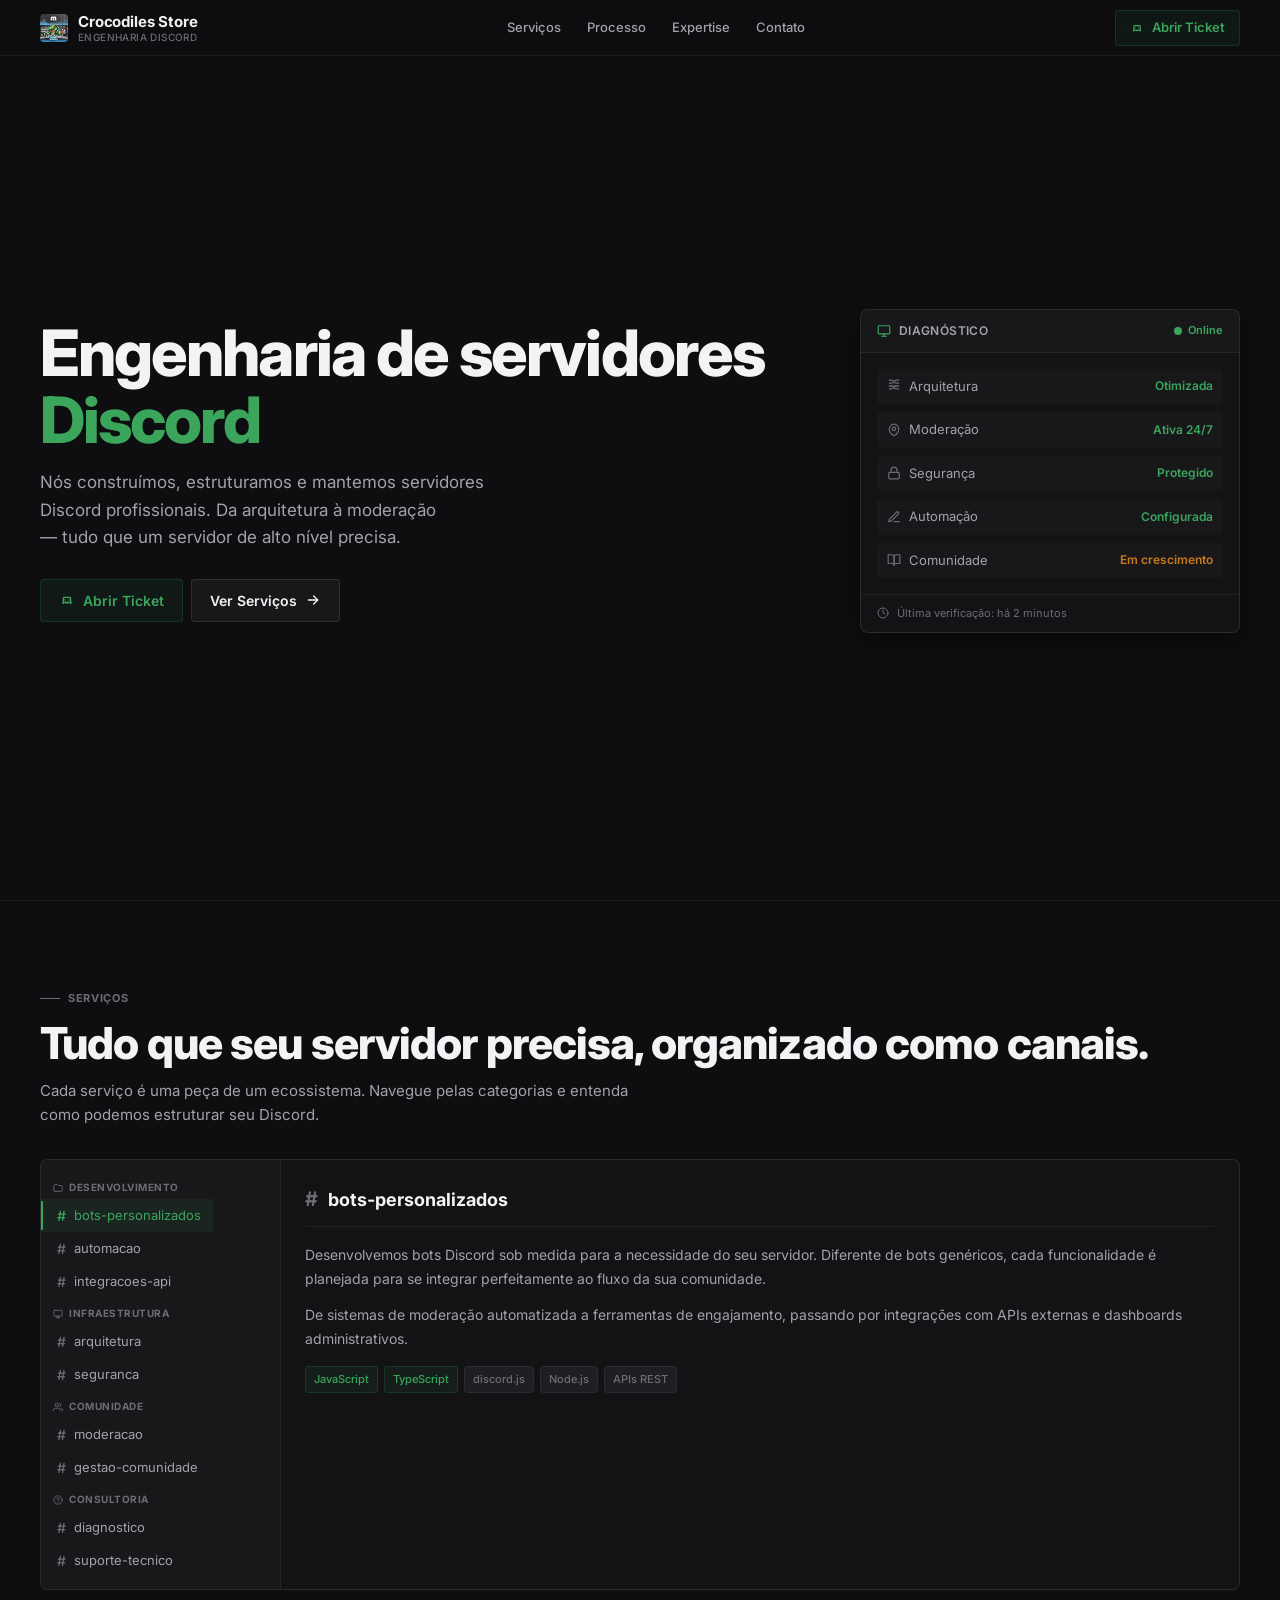
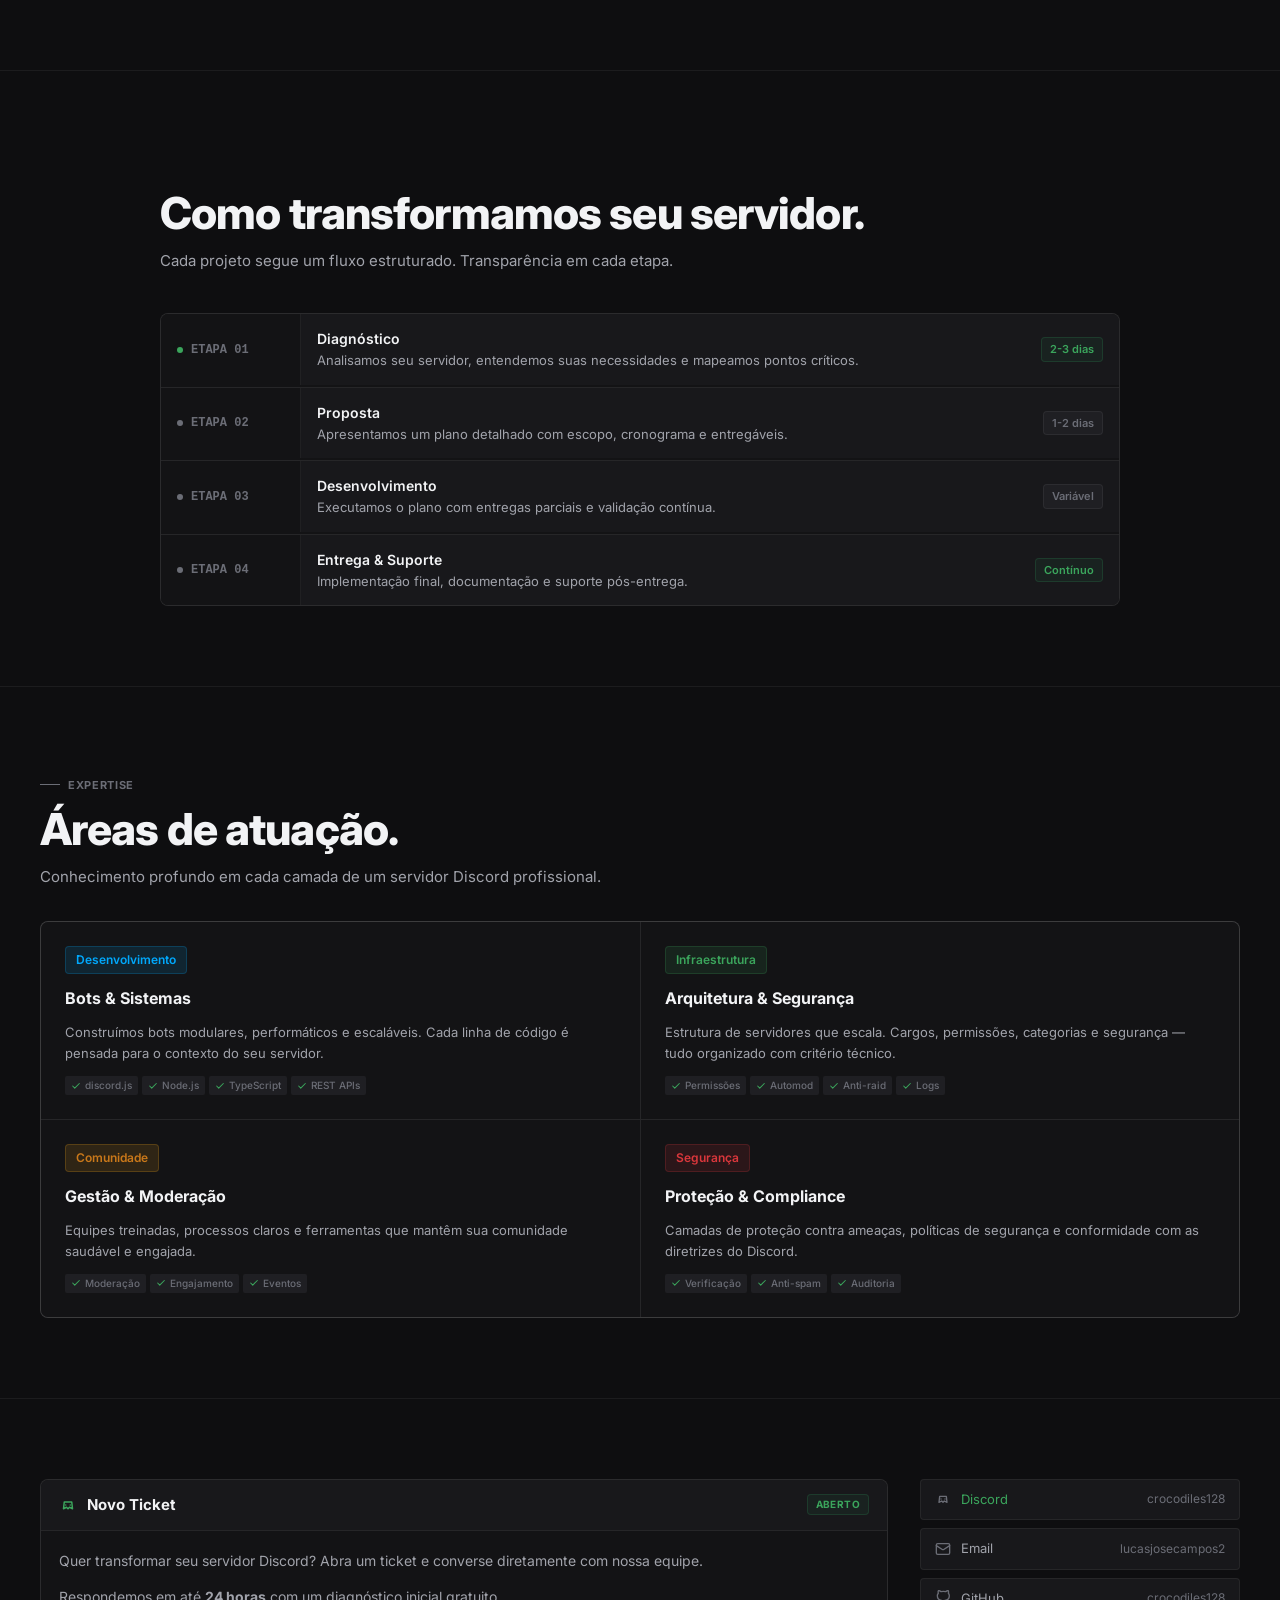
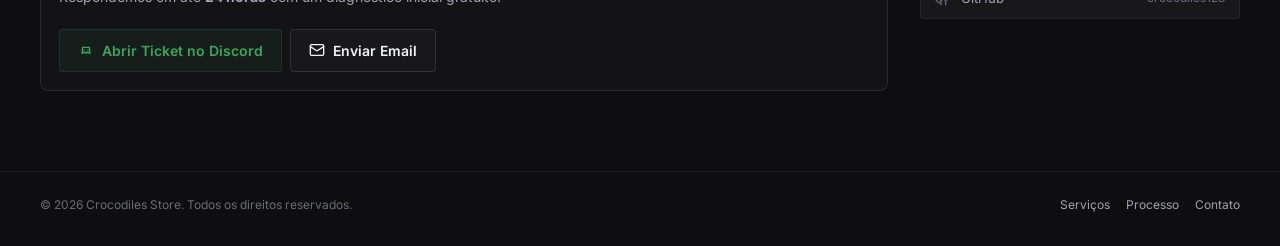
==== commit c2b3f021: "UPD|Links e link dos CTA's" ====
--- a/discord/index.html
+++ b/discord/index.html
@@ -167,17 +167,15 @@
       width: 28px;
       height: 28px;
       border-radius: var(--radius-sm);
-      background: var(--green-bg);
-      border: 1px solid var(--green-border);
-      display: grid;
-      place-items: center;
+      overflow: hidden;
       flex-shrink: 0;
     }
 
-    .brand-icon svg {
-      width: 16px;
-      height: 16px;
-      color: var(--green-bright);
+    .brand-icon img {
+      width: 100%;
+      height: 100%;
+      object-fit: cover;
+      display: block;
     }
 
     .brand-text {
@@ -1127,10 +1125,7 @@
     <nav class="shell nav" aria-label="Navegação principal">
       <a class="brand" href="#top" aria-label="Crocodiles Store — Início">
         <span class="brand-icon" aria-hidden="true">
-          <svg viewBox="0 0 24 24" fill="none" stroke="currentColor" stroke-width="2" stroke-linecap="round" stroke-linejoin="round">
-            <path d="M12 2a8 8 0 0 0-8 8c0 3.5 2 6.5 4 8.5s2.5 3.5 4 5.5c1.5-2 2-3.5 4-5.5s4-5 4-8.5a8 8 0 0 0-8-8z"/>
-            <circle cx="12" cy="10" r="3"/>
-          </svg>
+          <img src="Store_logo.webp" alt="Crocodiles Store">
         </span>
         <span class="brand-text">
           <span>Crocodiles Store</span>
@@ -1145,7 +1140,7 @@
         <a href="#contato" role="listitem">Contato</a>
       </div>
 
-      <a class="nav-cta" href="#contato" aria-label="Abrir ticket no Discord">
+      <a class="nav-cta" href="https://discord.gg/bUPhv4tjNs" target="_blank" rel="noreferrer" aria-label="Abrir ticket no Discord">
         <svg viewBox="0 0 24 24" fill="none" stroke="currentColor" stroke-width="2" stroke-linecap="round" stroke-linejoin="round">
           <path d="M7 8h10l1 9-4-2-2 2-2-2-4 2 1-9Z"/>
           <path d="M9 12h.01"/>
@@ -1173,7 +1168,7 @@
             Da arquitetura à moderação — tudo que um servidor de alto nível precisa.
           </p>
           <div class="hero-actions">
-            <a class="btn btn-primary" href="#contato">
+            <a class="btn btn-primary" href="https://discord.gg/bUPhv4tjNs" target="_blank" rel="noreferrer">
               <svg viewBox="0 0 24 24" fill="none" stroke="currentColor" stroke-width="2" stroke-linecap="round" stroke-linejoin="round">
                 <path d="M7 8h10l1 9-4-2-2 2-2-2-4 2 1-9Z"/>
                 <path d="M9 12h.01"/>
@@ -1788,7 +1783,7 @@
               inicial gratuito.
             </p>
             <div class="ticket-actions">
-              <a class="btn btn-primary" href="#" target="_blank" rel="noreferrer" aria-label="Abrir ticket no Discord">
+              <a class="btn btn-primary" href="https://discord.gg/bUPhv4tjNs" target="_blank" rel="noreferrer" aria-label="Abrir ticket no Discord">
                 <svg viewBox="0 0 24 24" fill="none" stroke="currentColor" stroke-width="2" stroke-linecap="round" stroke-linejoin="round">
                   <path d="M7 8h10l1 9-4-2-2 2-2-2-4 2 1-9Z"/>
                   <path d="M9 12h.01"/>
@@ -1796,7 +1791,7 @@
                 </svg>
                 Abrir Ticket no Discord
               </a>
-              <a class="btn" href="mailto:contato@crocodilesstore.com" aria-label="Enviar email">
+              <a class="btn" href="mailto:lucasjosecampos2@gmail.com" aria-label="Enviar email">
                 <svg viewBox="0 0 24 24" fill="none" stroke="currentColor" stroke-width="2" stroke-linecap="round" stroke-linejoin="round">
                   <rect x="2" y="4" width="20" height="16" rx="2"/>
                   <path d="m22 7-8.97 5.7a1.94 1.94 0 0 1-2.06 0L2 7"/>
@@ -1808,7 +1803,7 @@
         </div>
 
         <div class="ticket-info" aria-label="Informações de contato">
-          <a class="ticket-info-item" href="#" target="_blank" rel="noreferrer">
+          <a class="ticket-info-item" href="https://discord.gg/bUPhv4tjNs" target="_blank" rel="noreferrer">
             <svg viewBox="0 0 24 24" fill="none" stroke="currentColor" stroke-width="2" stroke-linecap="round" stroke-linejoin="round">
               <path d="M7 8h10l1 9-4-2-2 2-2-2-4 2 1-9Z"/>
               <path d="M9 12h.01"/>
@@ -1817,15 +1812,15 @@
             <span class="green">Discord</span>
             <span style="margin-left:auto;color:var(--text-muted);font-size:12px;">crocodiles128</span>
           </a>
-          <a class="ticket-info-item" href="mailto:contato@crocodilesstore.com">
+          <a class="ticket-info-item" href="mailto:lucasjosecampos2@gmail.com">
             <svg viewBox="0 0 24 24" fill="none" stroke="currentColor" stroke-width="2" stroke-linecap="round" stroke-linejoin="round">
               <rect x="2" y="4" width="20" height="16" rx="2"/>
               <path d="m22 7-8.97 5.7a1.94 1.94 0 0 1-2.06 0L2 7"/>
             </svg>
             Email
-            <span style="margin-left:auto;color:var(--text-muted);font-size:12px;">contato@</span>
+            <span style="margin-left:auto;color:var(--text-muted);font-size:12px;">lucasjosecampos2</span>
           </a>
-          <a class="ticket-info-item" href="#" target="_blank" rel="noreferrer">
+          <a class="ticket-info-item" href="https://github.com/crocodiles128" target="_blank" rel="noreferrer">
             <svg viewBox="0 0 24 24" fill="none" stroke="currentColor" stroke-width="2" stroke-linecap="round" stroke-linejoin="round">
               <path d="M9 19c-5 1.5-5-2.5-7-3m14 6v-3.87a3.37 3.37 0 0 0-.94-2.61c3.14-.35 6.44-1.54 6.44-7A5.44 5.44 0 0 0 20 4.77 5.07 5.07 0 0 0 19.91 1S18.73.65 16 2.48a13.38 13.38 0 0 0-7 0C6.27.65 5.09 1 5.09 1A5.07 5.07 0 0 0 5 4.77a5.44 5.44 0 0 0-1.5 3.78c0 5.42 3.3 6.61 6.44 7A3.37 3.37 0 0 0 9 18.13V22"/>
             </svg>
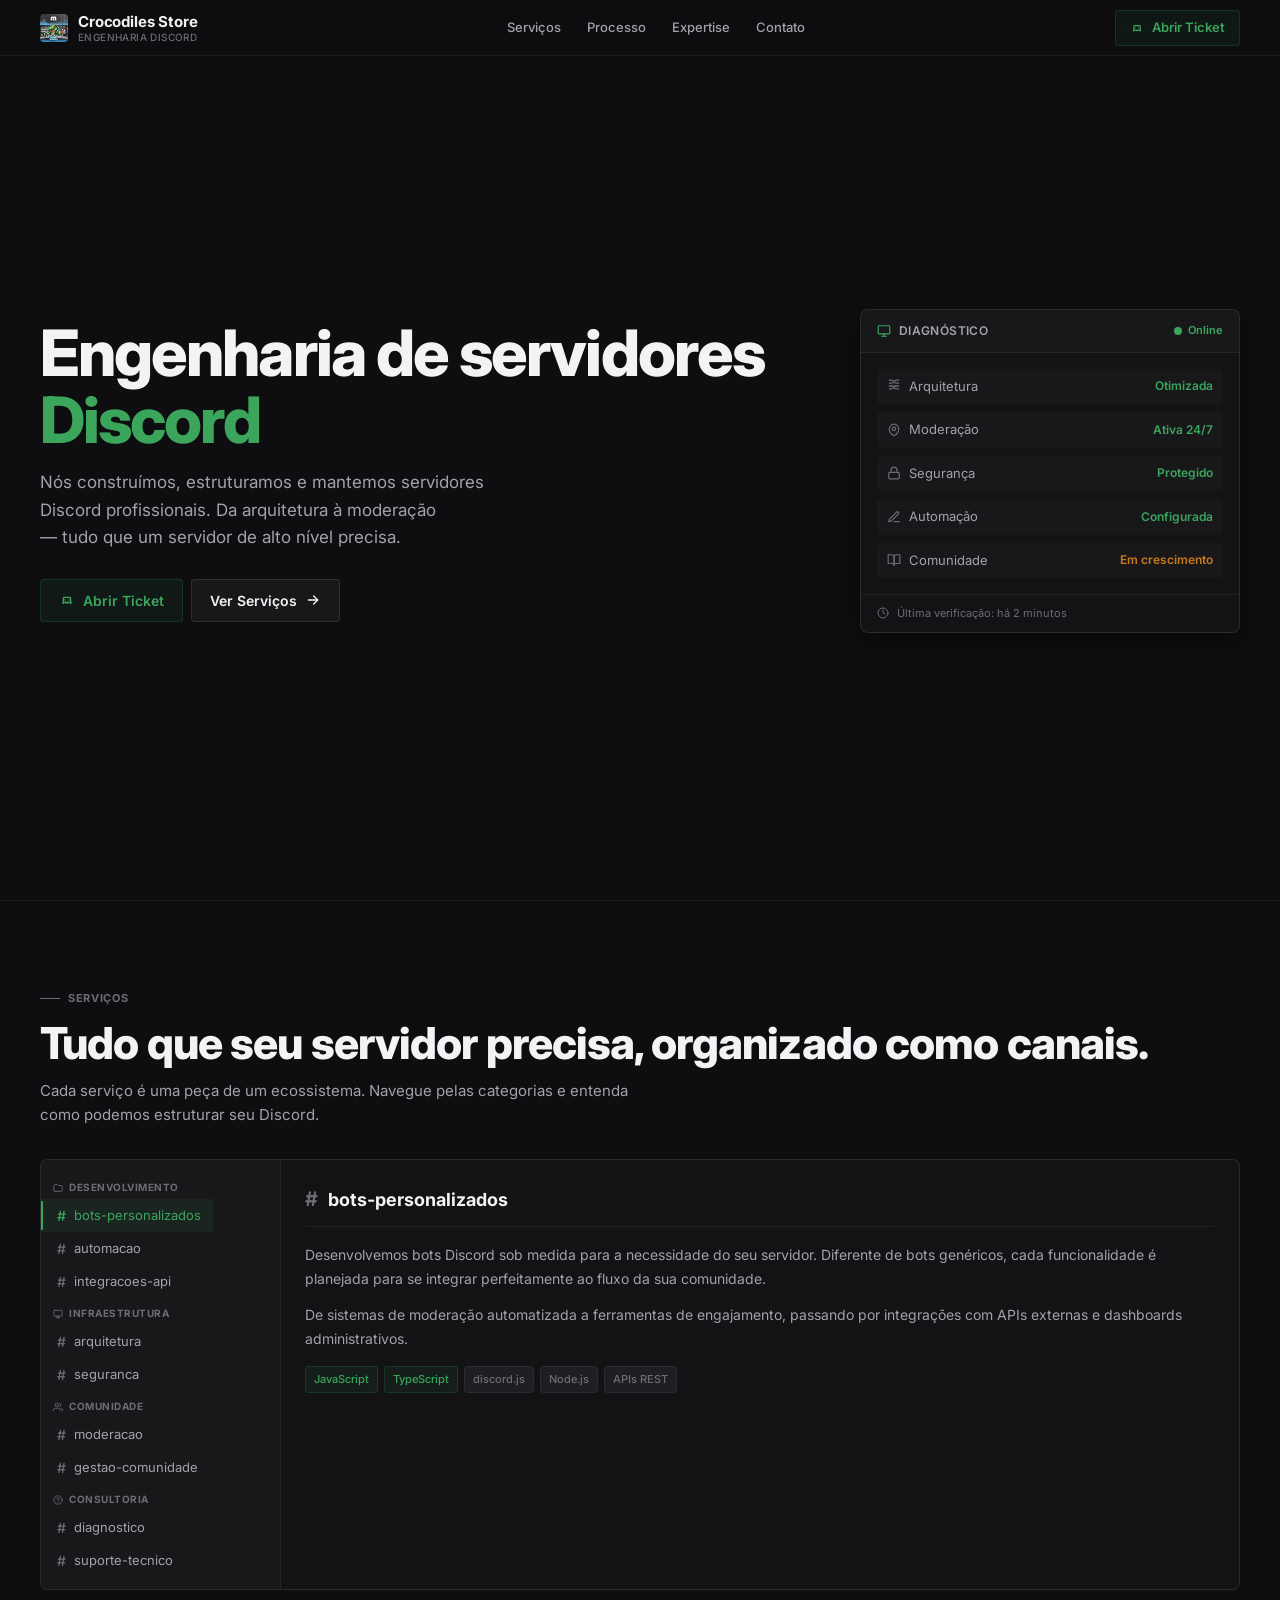
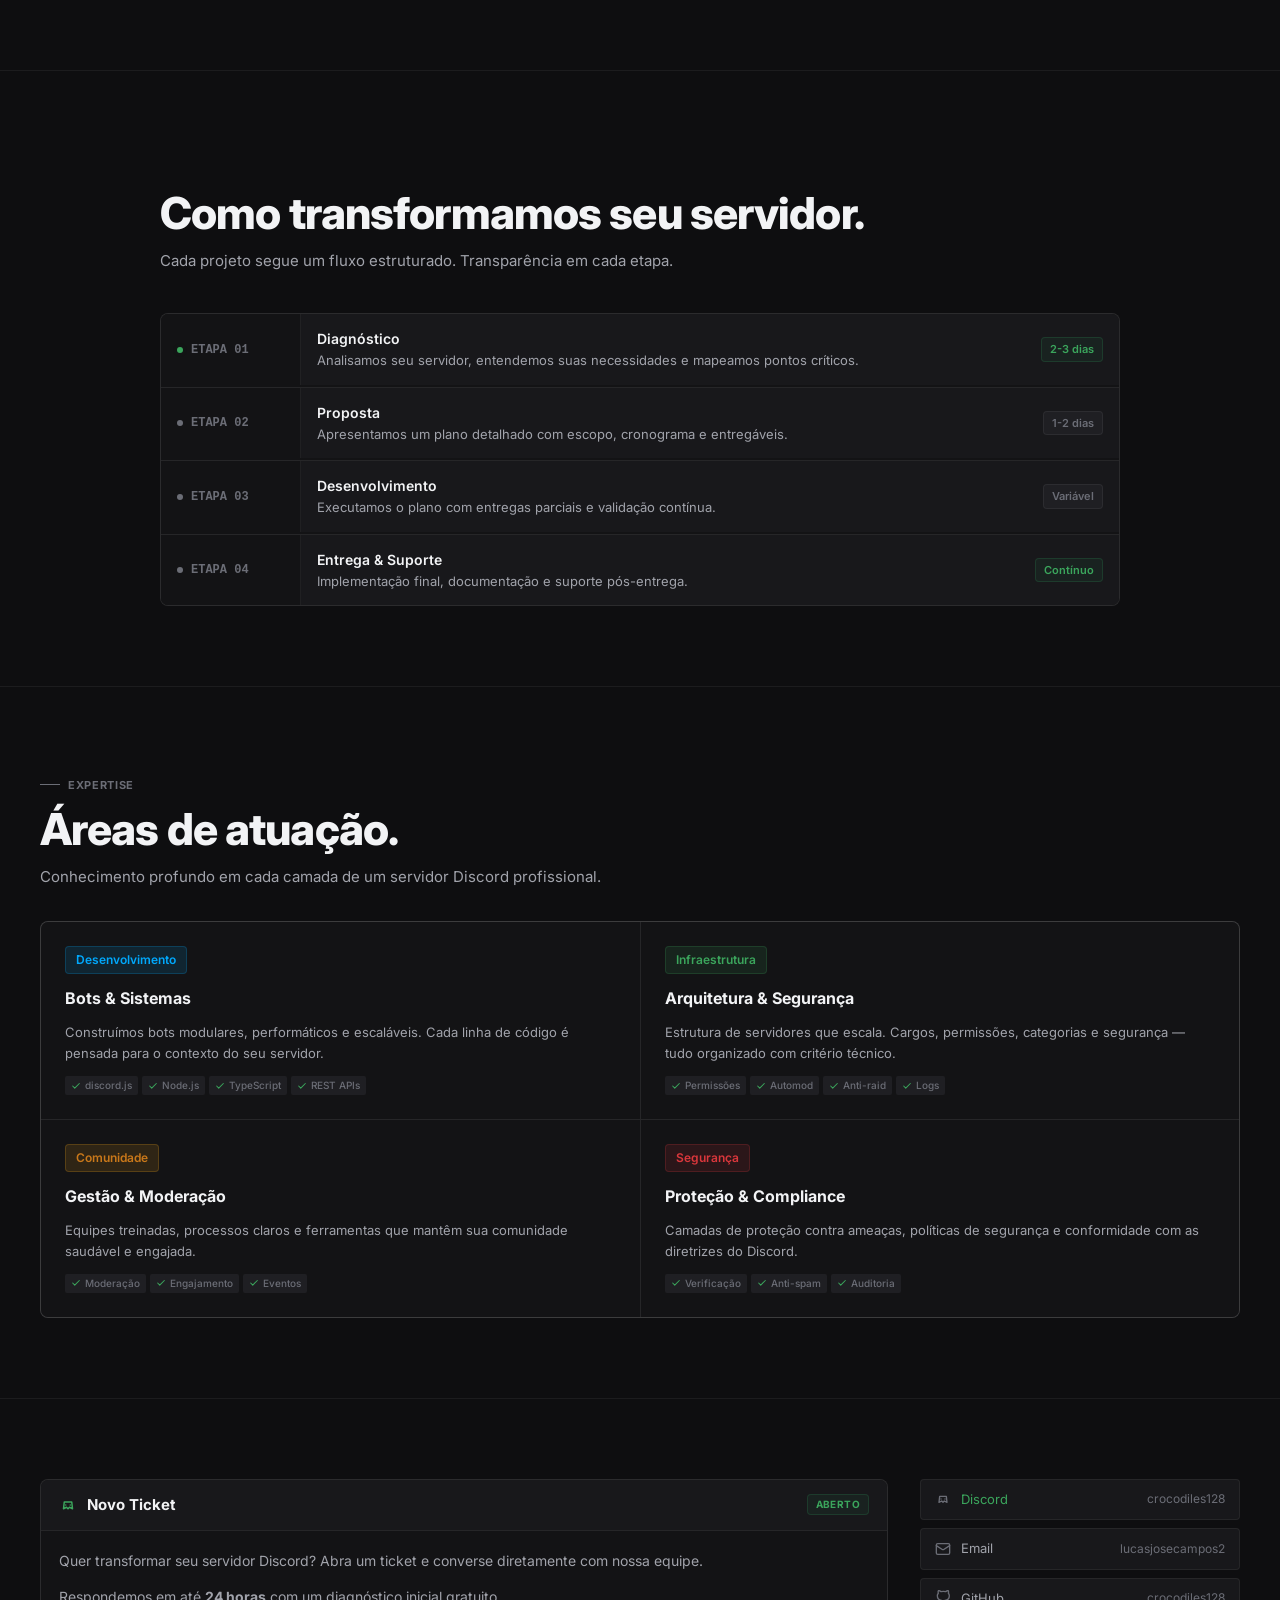
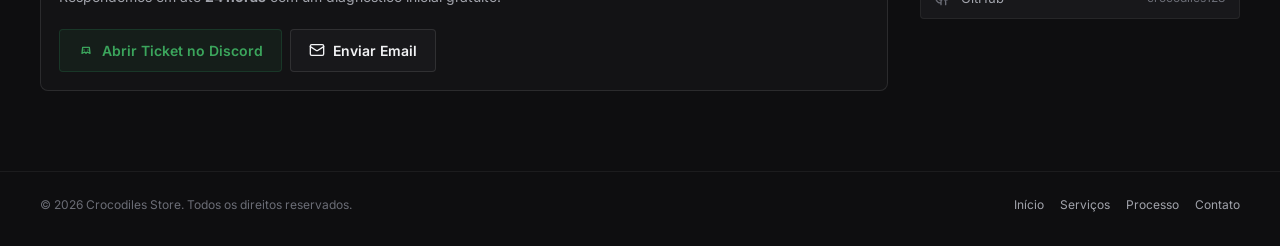
==== commit 917d013e: "UPD|SEO /discord" ====
--- a/discord/index.html
+++ b/discord/index.html
@@ -6,7 +6,47 @@
   <meta name="theme-color" content="#0e0e10">
   <meta name="description" content="Crocodiles Store — Engenharia especializada em servidores Discord. Bots, arquitetura, moderação, automação e consultoria.">
   <meta name="color-scheme" content="dark">
-  <title>Crocodiles Store — Engenharia Discord</title>
+  <meta name="robots" content="index, follow">
+  <link rel="canonical" href="https://crocodiles128.com.br/discord/">
+  <link rel="icon" type="image/webp" href="Store_logo.webp">
+  <link rel="apple-touch-icon" href="Store_logo.webp">
+
+  <!-- Open Graph -->
+  <meta property="og:type" content="website">
+  <meta property="og:url" content="https://crocodiles128.com.br/discord/">
+  <meta property="og:title" content="Crocodiles Store — Engenharia Discord">
+  <meta property="og:description" content="Nós construímos, estruturamos e mantemos servidores Discord profissionais. Bots, arquitetura, moderação, automação e consultoria.">
+  <meta property="og:image" content="https://crocodiles128.com.br/discord/Store_logo.webp">
+  <!-- Twitter Card -->
+  <meta name="twitter:card" content="summary_large_image">
+  <meta name="twitter:title" content="Crocodiles Store — Engenharia Discord">
+  <meta name="twitter:description" content="Nós construímos, estruturamos e mantemos servidores Discord profissionais. Bots, arquitetura, moderação, automação e consultoria.">
+  <meta name="twitter:image" content="https://crocodiles128.com.br/discord/Store_logo.webp">
+
+  <title>Crocodiles Store — Engenharia Discord | crocodiles128.com.br</title>
+
+  <!-- Structured Data -->
+  <script type="application/ld+json">
+  {
+    "@context": "https://schema.org",
+    "@type": "Organization",
+    "name": "Crocodiles Store",
+    "url": "https://crocodiles128.com.br/discord/",
+    "logo": "https://crocodiles128.com.br/discord/Store_logo.webp",
+    "description": "Engenharia especializada em servidores Discord. Bots, arquitetura, moderação, automação e consultoria.",
+    "contactPoint": {
+      "@type": "ContactPoint",
+      "email": "lucasjosecampos2@gmail.com",
+      "contactType": "customer service",
+      "availableLanguage": ["Portuguese", "English"]
+    },
+    "sameAs": [
+      "https://discord.gg/bUPhv4tjNs",
+      "https://github.com/crocodiles128"
+    ]
+  }
+  </script>
+
   <link rel="preconnect" href="https://fonts.googleapis.com">
   <link rel="preconnect" href="https://fonts.gstatic.com" crossorigin>
   <link href="https://fonts.googleapis.com/css2?family=Inter:wght@400;500;600;700;800;900&display=swap" rel="stylesheet">
@@ -1123,9 +1163,9 @@
        ============================================================ -->
   <header class="topbar" role="banner">
     <nav class="shell nav" aria-label="Navegação principal">
-      <a class="brand" href="#top" aria-label="Crocodiles Store — Início">
+      <a class="brand" href="/" aria-label="Ir para crocodiles128.com.br">
         <span class="brand-icon" aria-hidden="true">
-          <img src="Store_logo.webp" alt="Crocodiles Store">
+          <img src="Store_logo.webp" alt="Crocodiles Store — Engenharia Discord">
         </span>
         <span class="brand-text">
           <span>Crocodiles Store</span>
@@ -1840,6 +1880,7 @@
     <div class="shell footer-inner">
       <span>&copy; 2026 Crocodiles Store. Todos os direitos reservados.</span>
       <div class="footer-links">
+        <a href="/">Início</a>
         <a href="#servicos">Serviços</a>
         <a href="#processo">Processo</a>
         <a href="#contato">Contato</a>
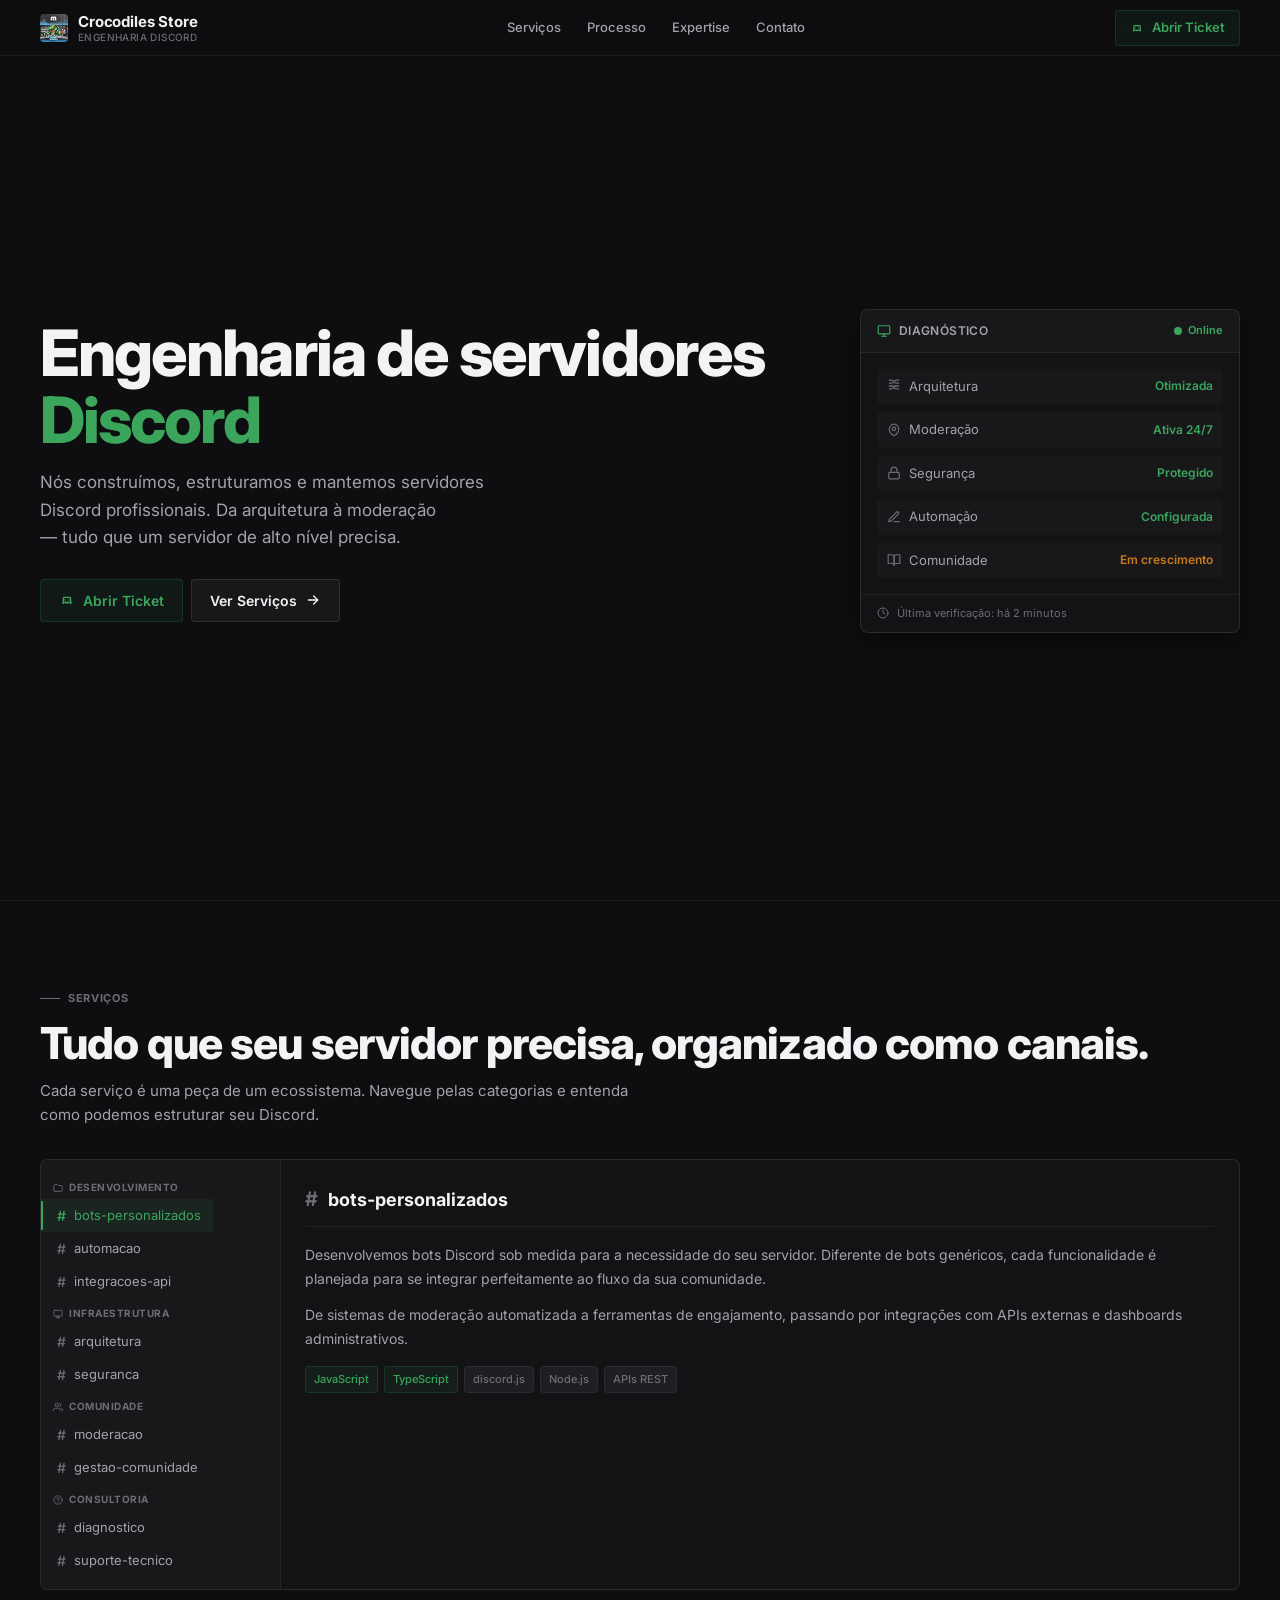
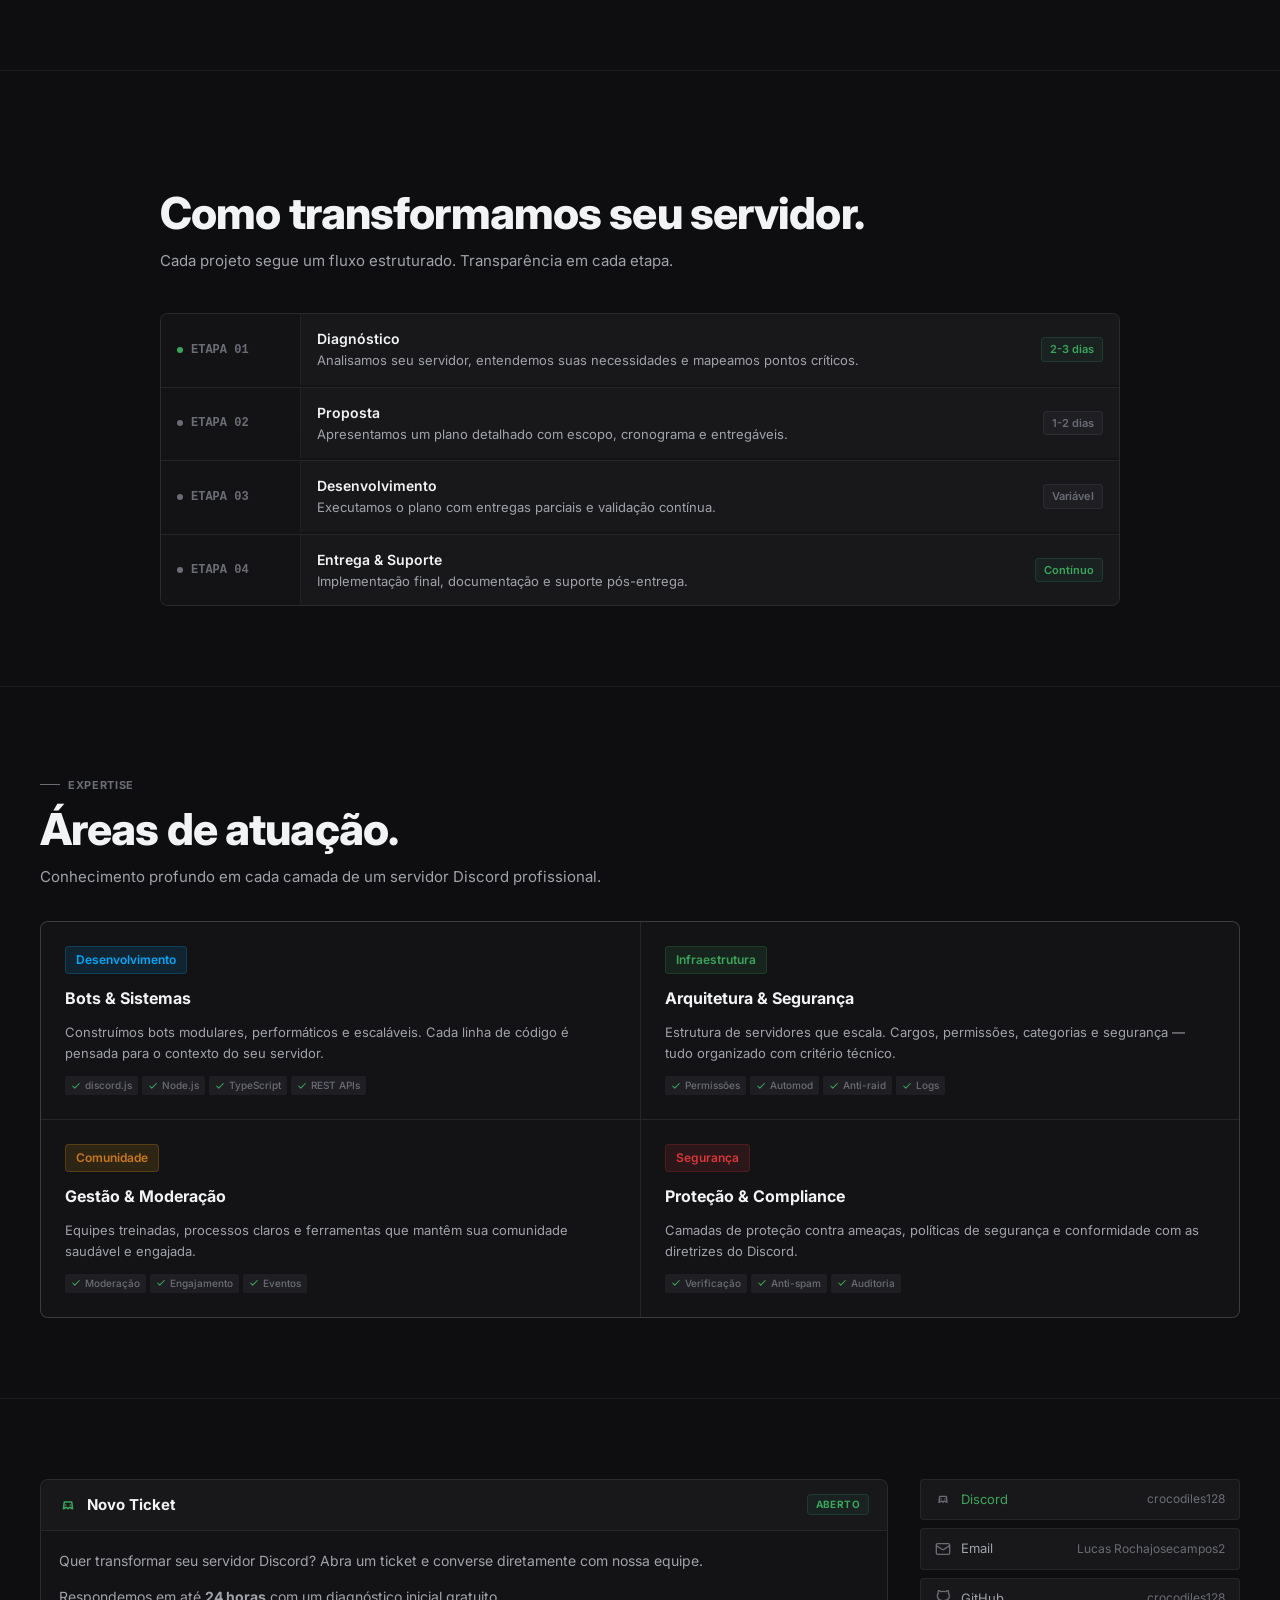
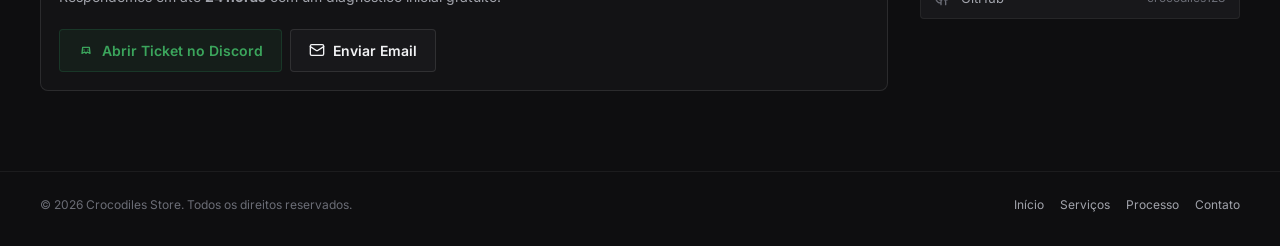
==== commit 552a24ca: "UPD|Portifolio" ====
--- a/discord/index.html
+++ b/discord/index.html
@@ -1858,7 +1858,7 @@
               <path d="m22 7-8.97 5.7a1.94 1.94 0 0 1-2.06 0L2 7"/>
             </svg>
             Email
-            <span style="margin-left:auto;color:var(--text-muted);font-size:12px;">lucasjosecampos2</span>
+            <span style="margin-left:auto;color:var(--text-muted);font-size:12px;">Lucas Rochajosecampos2</span>
           </a>
           <a class="ticket-info-item" href="https://github.com/crocodiles128" target="_blank" rel="noreferrer">
             <svg viewBox="0 0 24 24" fill="none" stroke="currentColor" stroke-width="2" stroke-linecap="round" stroke-linejoin="round">
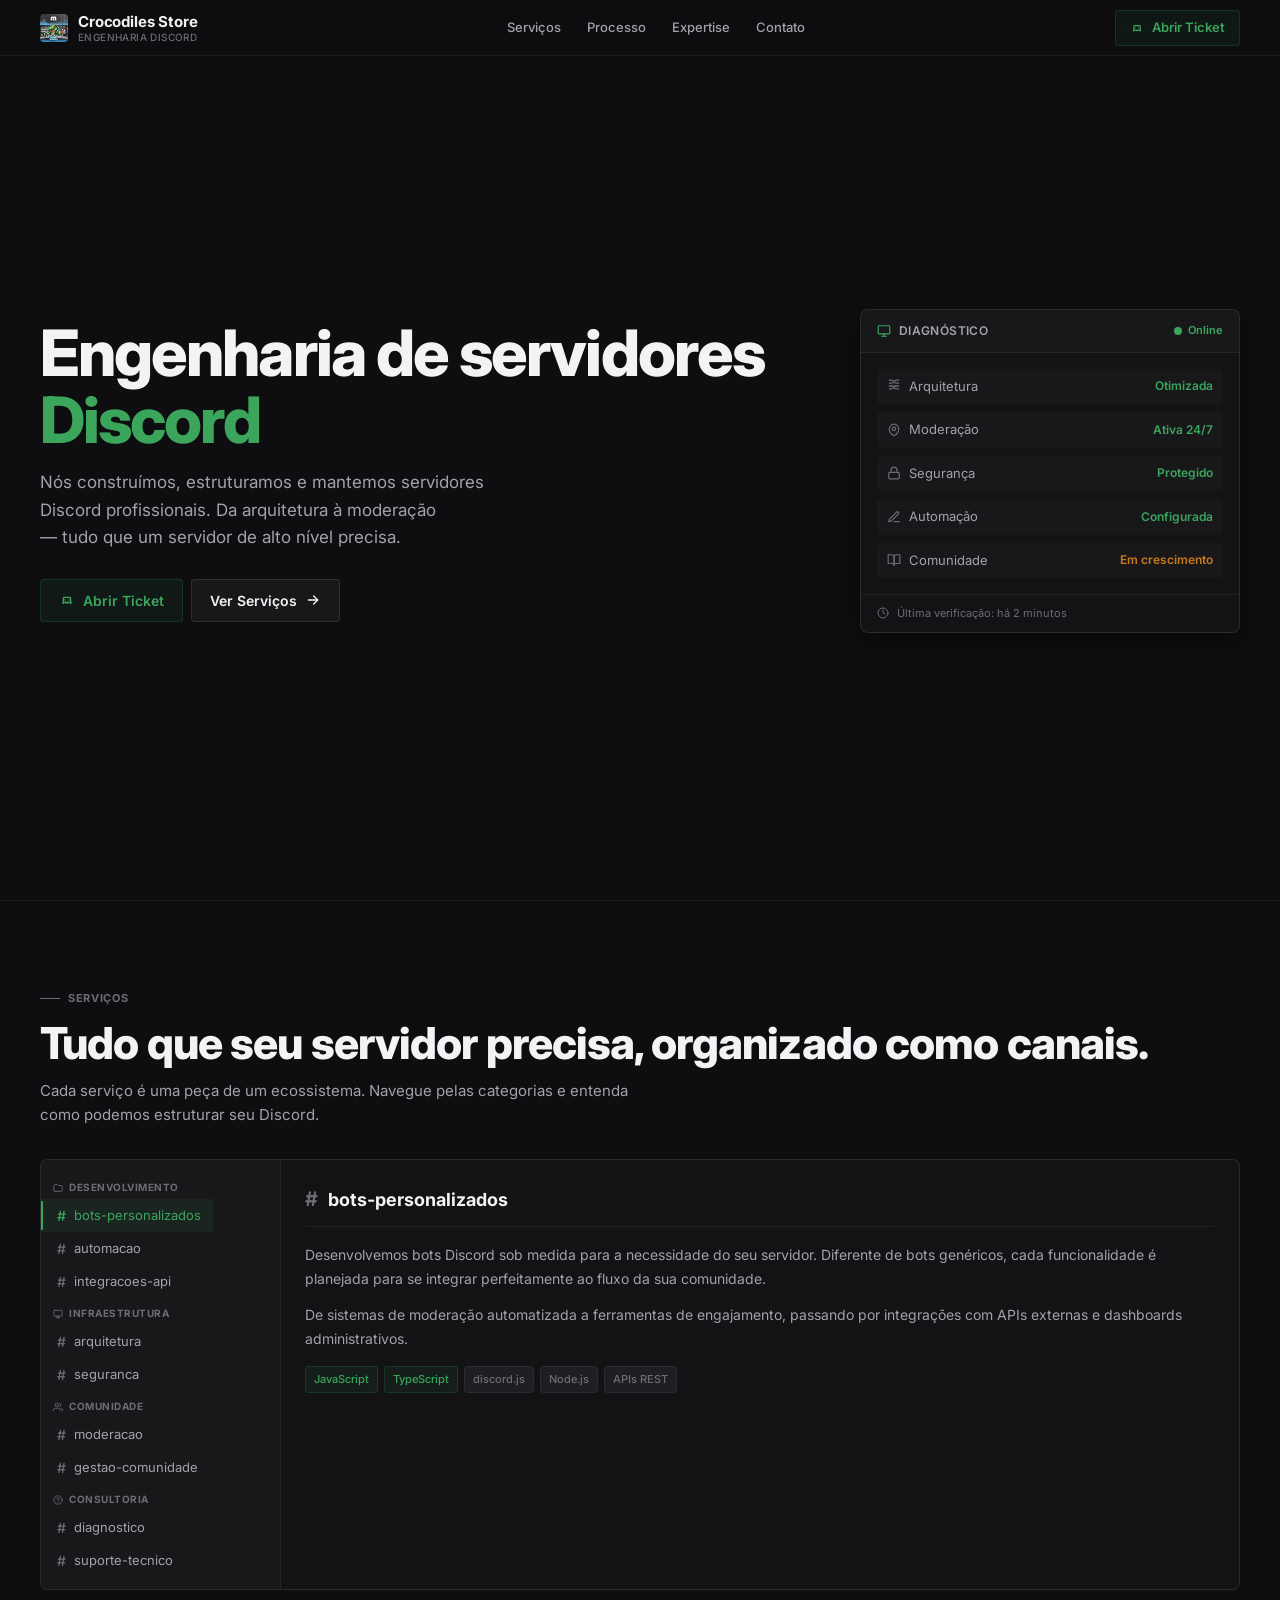
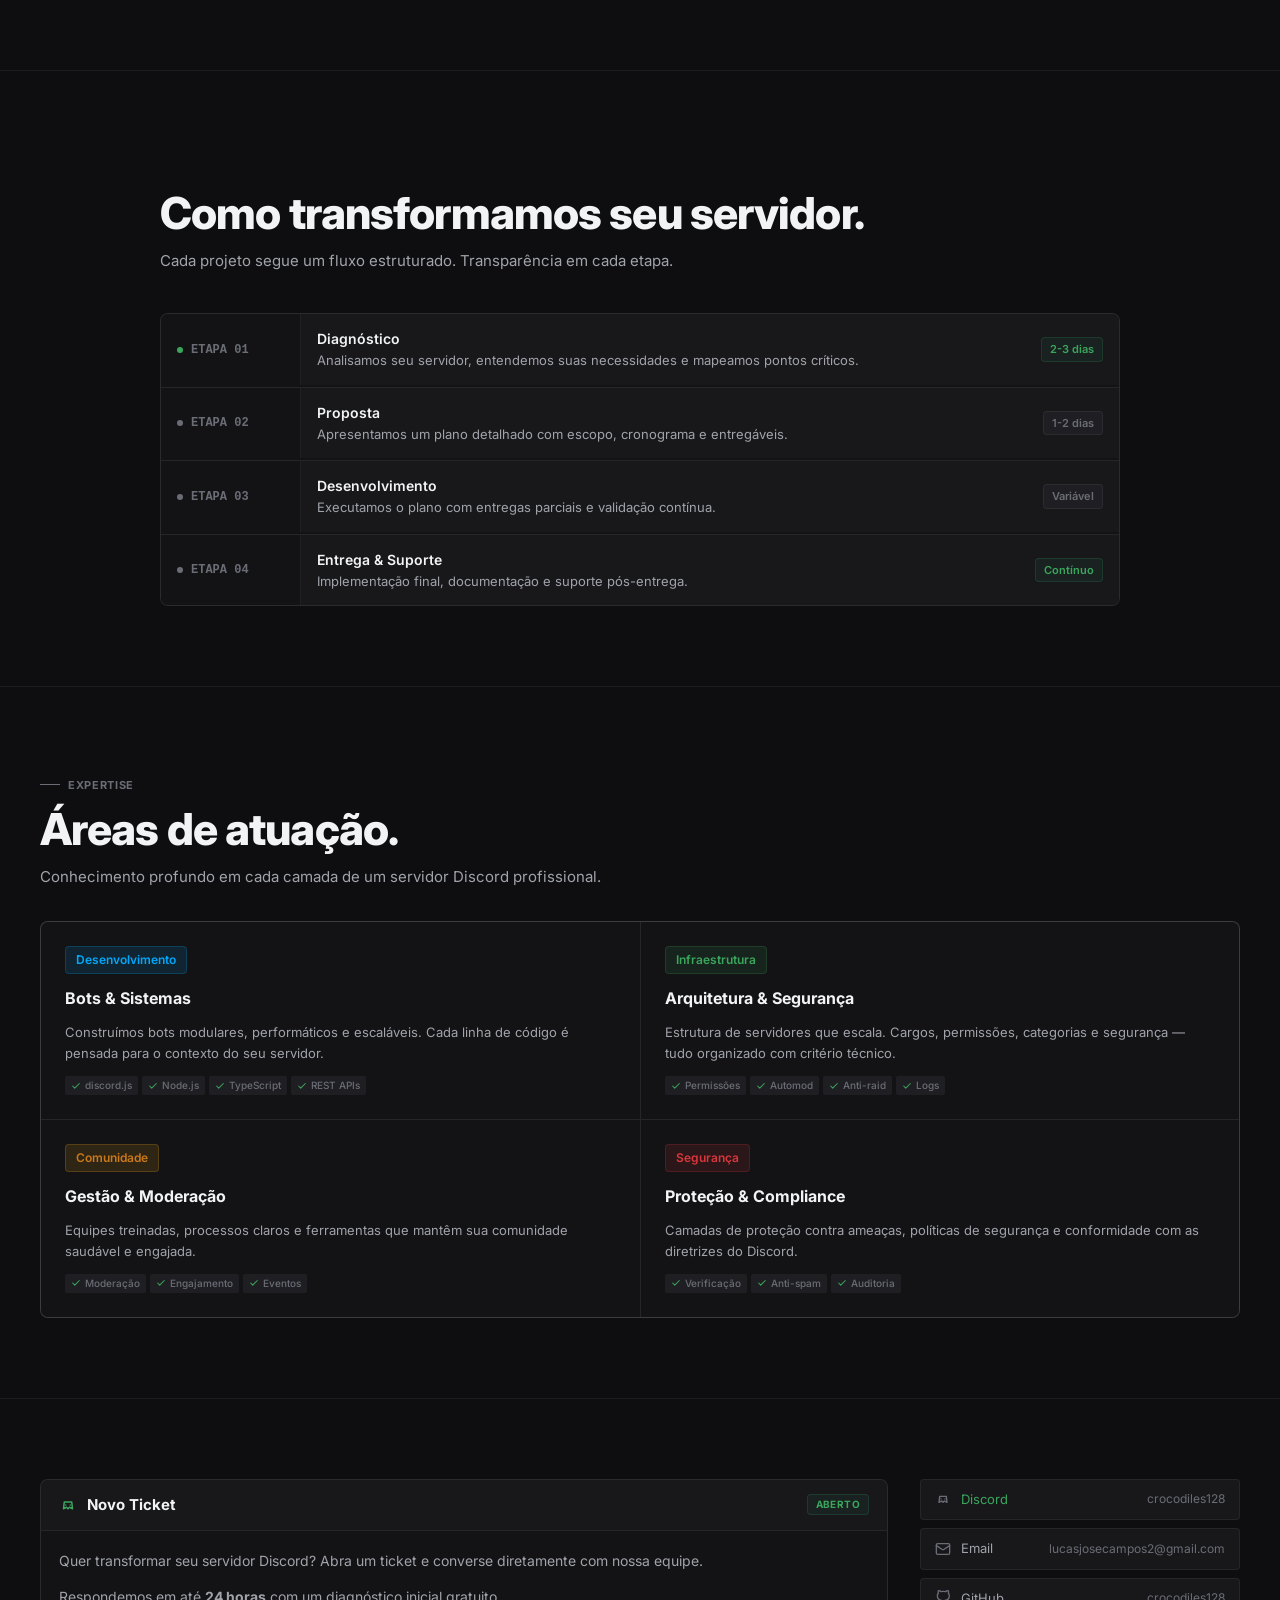
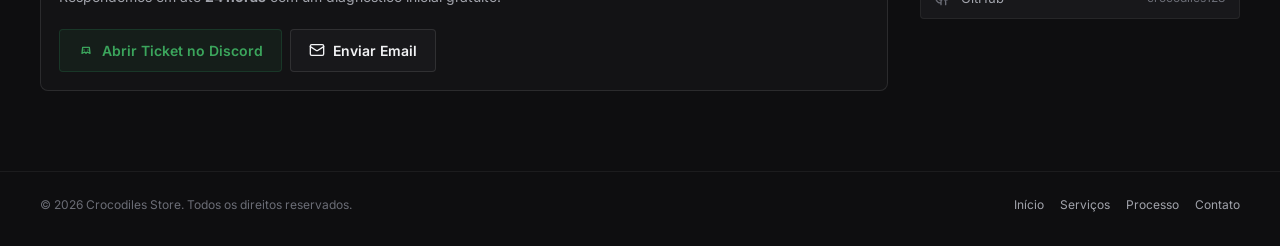
==== commit ed589e0e: "Update email address in index.html" ====
--- a/discord/index.html
+++ b/discord/index.html
@@ -1858,7 +1858,7 @@
               <path d="m22 7-8.97 5.7a1.94 1.94 0 0 1-2.06 0L2 7"/>
             </svg>
             Email
-            <span style="margin-left:auto;color:var(--text-muted);font-size:12px;">Lucas Rochajosecampos2</span>
+            <span style="margin-left:auto;color:var(--text-muted);font-size:12px;">lucasjosecampos2@gmail.com</span>
           </a>
           <a class="ticket-info-item" href="https://github.com/crocodiles128" target="_blank" rel="noreferrer">
             <svg viewBox="0 0 24 24" fill="none" stroke="currentColor" stroke-width="2" stroke-linecap="round" stroke-linejoin="round">
@@ -1969,4 +1969,4 @@
   </script>
 
 </body>
-</html>+</html>
